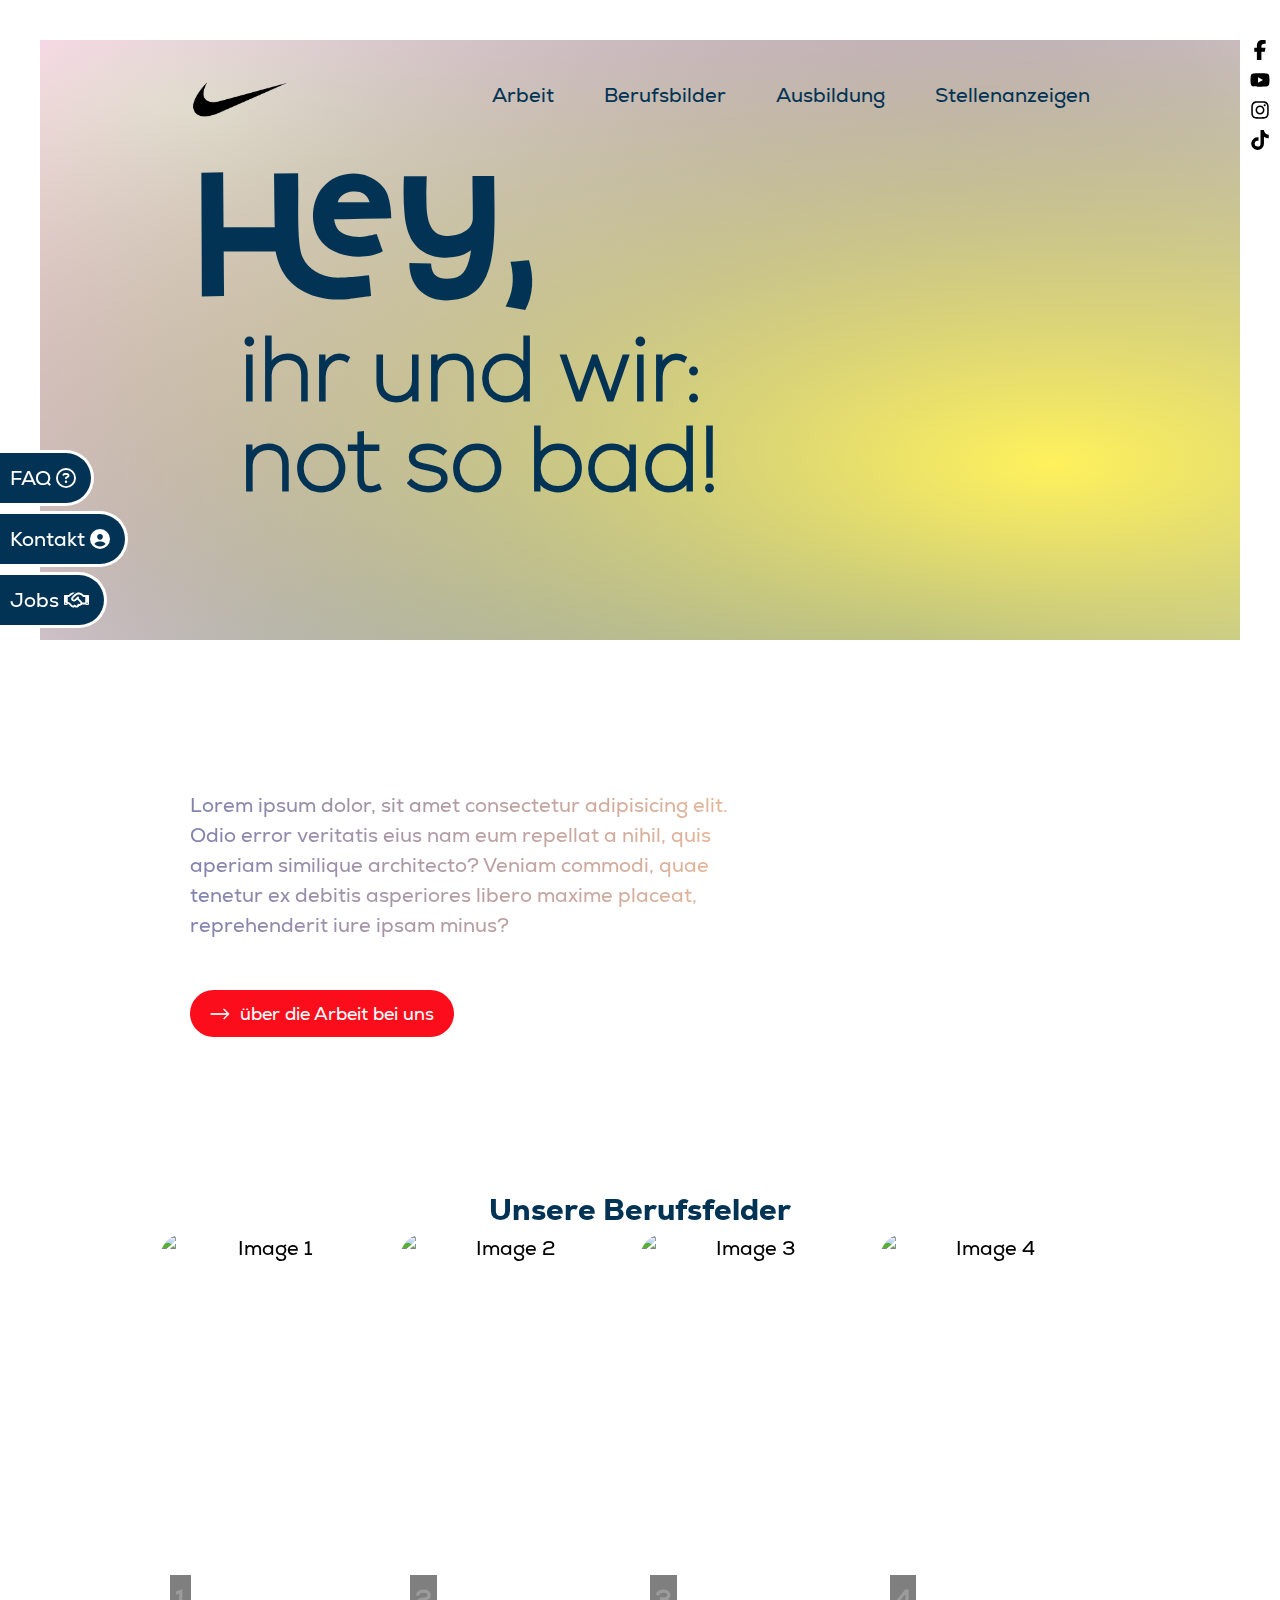
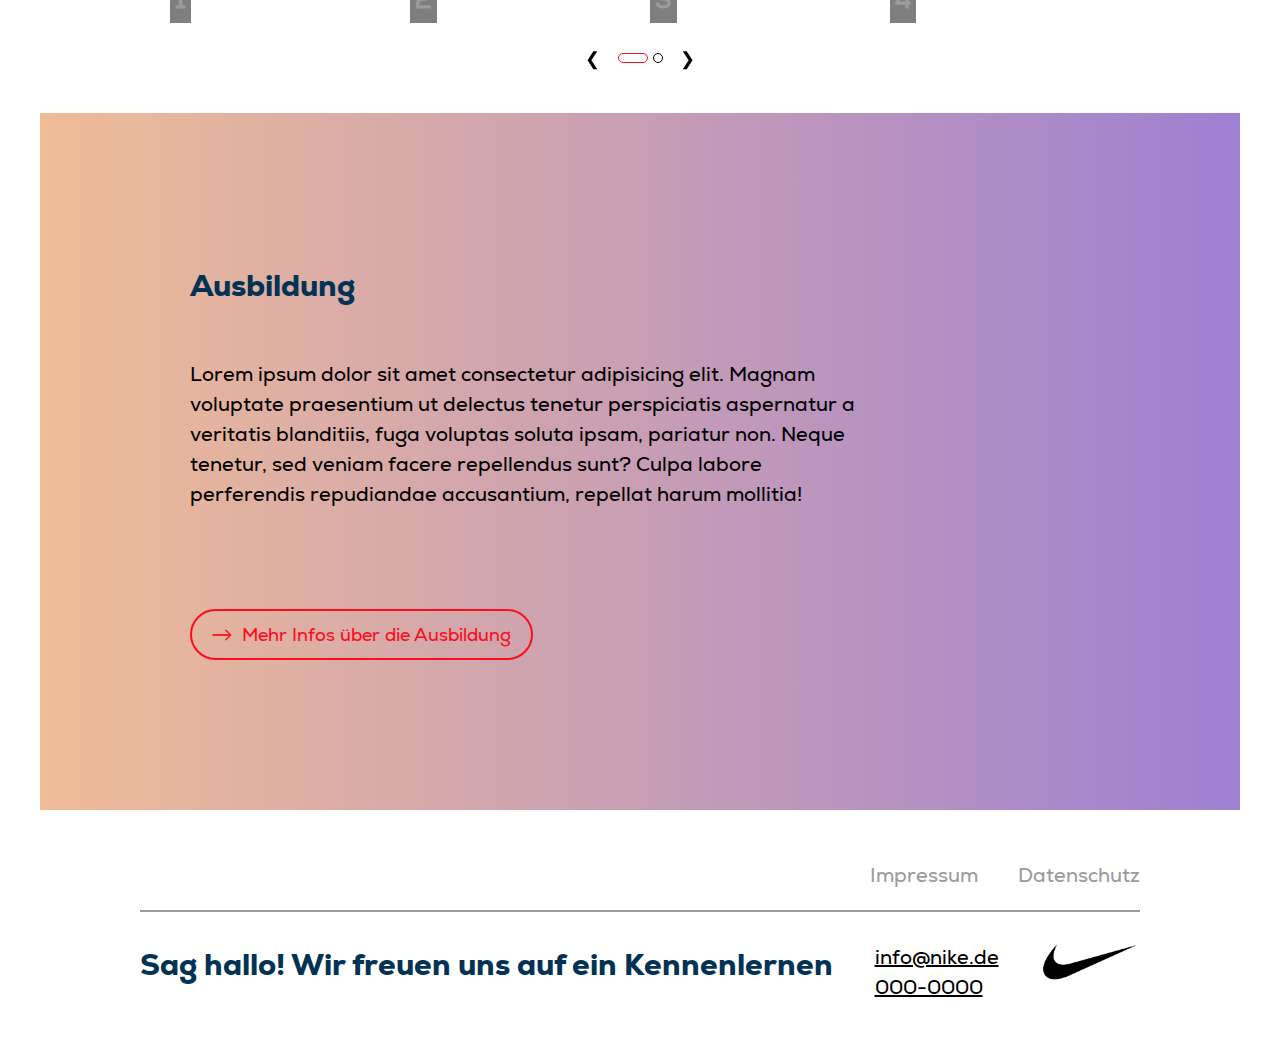
==== index.html @ 3cd03666 "first push" ====
<!DOCTYPE html>
<html lang="en">
<head>
    <meta charset="UTF-8">
    <meta name="viewport" content="width=device-width, initial-scale=1.0">
    <link rel="stylesheet" href="./style/styles.css">
    <title>Testaufgabe Bruno</title>
</head>
<body>
    <div class="sidenav">
        <a href="">FAQ<img src="./assets/questionmark.svg" alt=""></a>
        <a href="">Kontakt<img src="./assets/user.svg" alt=""></a>
        <a href="">Jobs<img src="./assets/hands.svg" alt=""></a>
    </div>
    <header>
        <nav>
            <a href="./index.html"><img src="./assets/nike.png" alt="nike-logo"></a>
            <ul>
                <li><a href="./pages/unterseite.html">Arbeit</a></li>
                <li><a href="">Berufsbilder</a></li>
                <li><a href="">Ausbildung</a></li>
                <li><a href="">Stellenanzeigen</a></li>
            </ul>
        </nav>
        <h1><span>Hey,</span><br>ihr und wir: <br>not so bad!</h1>
        <div class="clipped-image">
            <img src="https://images.unsplash.com/photo-1478061653917-455ba7f4a541?q=80&w=3550&auto=format&fit=crop&ixlib=rb-4.0.3&ixid=M3wxMjA3fDB8MHxwaG90by1wYWdlfHx8fGVufDB8fHx8fA%3D%3D" alt="Background Image">
            <svg xmlns="http://www.w3.org/2000/svg" width="0" height="0">
                <defs>
                    <clipPath id="clip-path">
                        <path d="m63.8 213.2 604-208c49.3-17 103.1 9.2 120.1 58.6 17 49.3-9.2 103.1-58.6 120.1l-604 208c-49.3 17-103.1-9.2-120.1-58.6-17-49.4 9.2-103.1 58.6-120.1z"/>
                    </clipPath>
                </defs>
            </svg>
        </div>
    </header>
    <div class="social">
        <a href=""><img src="./assets/facebook.svg" alt=""></a>
        <a href=""><img src="./assets/youtube.svg" alt=""></a>
        <a href=""><img src="./assets/insta.svg" alt=""></a>
        <a href=""><img src="./assets/tiktok.svg" alt=""></a>
    </div>
    <section class="text-bunt">
        <p>Lorem ipsum dolor, sit amet consectetur adipisicing elit. Odio error veritatis eius nam eum repellat a nihil, quis aperiam similique architecto? Veniam commodi, quae tenetur ex debitis asperiores libero maxime placeat, reprehenderit iure ipsam minus?</p>
        <a href="" class="button"><img src="./assets/arrow-white.svg" alt=""> über die Arbeit bei uns</a>
    </section>
    <section class="berufsfelder">
        <h2>Unsere Berufsfelder</h2>
        <div class="slider">
            <div class="slides">
                <div class="slide">
                    <img src="https://images.unsplash.com/photo-1713947501966-34897f21162e?q=80&w=3732&auto=format&fit=crop&ixlib=rb-4.0.3&ixid=M3wxMjA3fDB8MHxwaG90by1wYWdlfHx8fGVufDB8fHx8fA%3D%3D" alt="Image 1">
                    <div class="overlay"><h3>1</h3></div>
                </div>
                <div class="slide">
                    <img src="https://plus.unsplash.com/premium_photo-1663091354914-7b4e0b00731e?q=80&w=3552&auto=format&fit=crop&ixlib=rb-4.0.3&ixid=M3wxMjA3fDB8MHxwaG90by1wYWdlfHx8fGVufDB8fHx8fA%3D%3D" alt="Image 2">
                    <div class="overlay"><h3>2</h3></div>
                </div>
                <div class="slide">
                    <img src="https://plus.unsplash.com/premium_photo-1663045968450-59a8ec0dffee?q=80&w=3570&auto=format&fit=crop&ixlib=rb-4.0.3&ixid=M3wxMjA3fDB8MHxwaG90by1wYWdlfHx8fGVufDB8fHx8fA%3D%3D" alt="Image 3">
                    <div class="overlay"><h3>3</h3></div>
                </div>
                <div class="slide">
                    <img src="https://plus.unsplash.com/premium_photo-1663040310399-28080634fc91?q=80&w=3570&auto=format&fit=crop&ixlib=rb-4.0.3&ixid=M3wxMjA3fDB8MHxwaG90by1wYWdlfHx8fGVufDB8fHx8fA%3D%3D" alt="Image 4">
                    <div class="overlay"><h3>4</h3></div>
                </div>
                <div class="slide">
                    <img src="https://plus.unsplash.com/premium_photo-1663040310399-28080634fc91?q=80&w=3570&auto=format&fit=crop&ixlib=rb-4.0.3&ixid=M3wxMjA3fDB8MHxwaG90by1wYWdlfHx8fGVufDB8fHx8fA%3D%3D" alt="Image 4">
                    <div class="overlay"><h3>4</h3></div>
                </div>
                <div class="slide">
                    <img src="https://plus.unsplash.com/premium_photo-1663040310399-28080634fc91?q=80&w=3570&auto=format&fit=crop&ixlib=rb-4.0.3&ixid=M3wxMjA3fDB8MHxwaG90by1wYWdlfHx8fGVufDB8fHx8fA%3D%3D" alt="Image 4">
                    <div class="overlay"><h3>4</h3></div>
                </div>
                <div class="slide">
                    <img src="https://plus.unsplash.com/premium_photo-1663040310399-28080634fc91?q=80&w=3570&auto=format&fit=crop&ixlib=rb-4.0.3&ixid=M3wxMjA3fDB8MHxwaG90by1wYWdlfHx8fGVufDB8fHx8fA%3D%3D" alt="Image 4">
                    <div class="overlay"><h3>4</h3></div>
                </div>
                <div class="slide">
                    <img src="https://plus.unsplash.com/premium_photo-1663040310399-28080634fc91?q=80&w=3570&auto=format&fit=crop&ixlib=rb-4.0.3&ixid=M3wxMjA3fDB8MHxwaG90by1wYWdlfHx8fGVufDB8fHx8fA%3D%3D" alt="Image 4">
                    <div class="overlay"><h3>4</h3></div>
                </div>
                <!-- Add more slides as needed -->
            </div>
            <div class="navigation">
                <button class="prev">&#10094;</button>
                <div class="dots">
                    <!-- Dots will be added dynamically -->
                </div>
                <button class="next">&#10095;</button>
            </div>
        </div>
    </section>
    <section class="block-mit-hintergrund">
        <h2>Ausbildung</h2>
        <p>Lorem ipsum dolor sit amet consectetur adipisicing elit. Magnam voluptate praesentium ut delectus tenetur perspiciatis aspernatur a veritatis blanditiis, fuga voluptas soluta ipsam, pariatur non. Neque tenetur, sed veniam facere repellendus sunt? Culpa labore perferendis repudiandae accusantium, repellat harum mollitia!</p>
        <a href="" class="button inverted"><img src="./assets/arrow-orange.svg" alt=""> Mehr Infos über die Ausbildung</a>
        <img src="" alt="">
    </section>
    <footer>
        <div class="grau">
            <a href="">Impressum</a><a href="">Datenschutz</a>
        </div>
        <div class="footer-info">
            <h2>Sag hallo! Wir freuen uns auf ein Kennenlernen</h2>
            <div class="footer-contact">
                <a href="email">info@nike.de</a>
                <a href="tel:0000000">000-0000</a>
            </div>
            <img src="./assets/nike.png" alt="">
        </div>
    </footer>
    <script src="./scripts/script.js"></script>
</body>
</html>
---- style/styles.css ----
/* general settings */

:root {
    --primary-color: #FC0D1B;
    --text-blue: #033354;
    --text-grey: #9b9b9b;
}

@font-face {
    font-family: "nexa-extralight";
    src: url(./../fonts/nexa/Nexa-ExtraLight.ttf);
}
@font-face {
    font-family: "nexa-heavy";
    src: url(./../fonts/nexa/Nexa-Heavy.ttf);
}
@font-face {
    font-family: "nexa-regular";
    src: url(./../fonts/nexa/Nexa-Regular.ttf);
}
@font-face {
    font-family: "kocha";
    src: url(./../fonts/kocha/Kocha-Clean.otf);
}
*{
    margin: 0;
    padding: 0;
    box-sizing: border-box;
    color: black;
    font-family: "nexa-regular";
    font-size: 20px;
}
img{
    max-width: 100%;
    display: block;
}
html{
    margin: 40px;
}
h1{
    font-size: 90px;
    font-family: "nexa-extralight";
    color: var(--text-blue);
}
h2{
    font-size: 30px;
    font-family: "nexa-heavy";
    color: var(--text-blue);
}
h3{
    font-size: 25px;
    font-family: "nexa-regular";
    color: var(--text-grey);
}
p{
    font-size: 20px;
}
.button{
    padding: 10px 20px;
    display: inline-block;
    width: fit-content;
    background-color: var(--primary-color);
    color: white;
    border: none;
    border-radius: 50px;
    cursor: pointer;
    font-size: 18px;
    text-decoration: none;
    margin-top: 50px;
    img{
        width: 20px;
        display: inline;
        transform: translateY(4px);
        margin-right: 5px;
    }
}
.inverted{
    background-color: transparent;
    color: var(--primary-color);
    border: 2px solid var(--primary-color);
}

/* styling der einzelnen teile */

header{
    background-image: radial-gradient(at 84.29980677612186% 70.40564800118372%, rgb(255, 241, 92) 0%, hsla(25.71428571428572, 90.0990099009901%, 80.19607843137256%, 0) 100%), radial-gradient(at 72.41374526234685% 99.05638146161041%, rgb(47, 92, 208) 0%, hsla(223.42105263157893, 34.86238532110092%, 57.25490196078431%, 0) 100%), radial-gradient(at 13.170907312759272% 11.737978022841112%, hsla(28.421052631578952, 54.28571428571431%, 93.13725490196079%, 1) 0%, hsla(28.421052631578952, 54.28571428571431%, 93.13725490196079%, 0) 100%), radial-gradient(at 10.855498085732451% 8.821309051008463%, rgb(242, 76, 225) 0%, hsla(345.2459016393443, 79.22077922077926%, 84.90196078431373%, 0) 100%), radial-gradient(at 54.59778639150479% 40.134779857699776%, rgb(28, 68, 168) 0%, hsla(223.42105263157893, 34.86238532110092%, 57.25490196078431%, 0) 100%);
    height: 600px;
    &.unterseite{
        height: 500px;
    }
    nav{
        display: flex;
        justify-content: space-between;
        padding: 40px 150px;
        img{
            width: 100px;
        }
        ul{
            list-style: none;
            display: flex;
            gap: 50px;
            a{
                color: var(--text-blue);
                text-decoration: none;
                &.nav-active{
                    text-decoration: underline;
                }
            }
        }
    }
    h1{
        line-height: 90px;
        padding: 75px 200px;
        position: relative;
        span{
            font-family: "kocha";
            font-size: 180px;
            font-weight: 200;
            color: var(--text-blue);
            position: absolute;
            left: 150px;
            top: 50px;
        }
    }
}
.sidenav{
    position: fixed;
    top: 50%;
    left: 0;
    transition: all 0.3s ease;
    display: flex;
    flex-direction: column;
    a{
        background-color: var(--text-blue);
        border-top-right-radius: 50px;
        border-bottom-right-radius: 50px;
        width: fit-content;
        text-decoration: none;
        color: white;
        display: flex;
        padding: 10px;
        margin-bottom: 5px;
        border: 3px solid white;
        border-left: none;
        transition: 0.3s;
        &:hover{
            scale: 1.2;
            transform: translateX(4%);
        }
        img{
            height: 20px;
            margin: 5px;
        }
    }
}

.social{
    position: absolute;
    right: 10px;
    top: 40px;
    img{
        width: 20px;
        height: 20px;
        margin-bottom: 10px;
    }
}

.text-bunt{
    padding: 150px;
    p {
        background: linear-gradient(90deg, #8282AF, #EFBC97);
        -webkit-background-clip: text;
        -webkit-text-fill-color: transparent;
        background-clip: text;
        /* text-fill-color: transparent; */
        width: 65%;
    }
}

.berufsfelder {
    text-align: center;
    position: relative;

    .slider {
        position: relative;
        width: 80%;
        margin: auto;
        overflow: hidden;

        .slides {
            display: flex;
            transition: transform 0.5s ease-in-out;
            gap: 25px;

            .slide {
                flex: 1 0 calc(25% - 25px); 
                box-sizing: border-box;
                position: relative;

                img {
                    width: 100%;
                    height: 400px;
                    object-fit: cover;
                    border-radius: 25px;
                }
            }
        }

        .navigation {
            display: flex;
            justify-content: center;
            align-items: center;
            margin-top: 10px;

            .prev,
            .next {
                color: black;
                background-color: transparent;
                border: none;
                width: 30px;
                height: 30px;
                cursor: pointer;
                font-size: 18px;
                margin: 0 10px;
                &:hover {
                    background-color: rgba(0, 0, 0, 0.1);
                    border-radius: 50%;
                }
            }

            .dots {
                display: flex;
                gap: 5px; 

                .dot {
                    display: inline-block;
                    width: 10px;
                    height: 10px;
                    background-color: none;
                    border: 1px solid black;
                    border-radius: 25px;
                    cursor: pointer;
                    transition: width 0.3s ease;

                    &:hover{
                        background-color: rgba(0, 0, 0, 0.1);
                    }

                    &.active {
                        width: 30px; 
                        border: 1px solid var(--primary-color);
                    }
                }
            }
        }
    }

    .overlay {
        position: absolute;
        bottom: 10px;
        left: 10px;
        color: white;
        background: rgba(0, 0, 0, 0.5);
        padding: 5px;
    }
}

.block-mit-hintergrund{
    background-image: linear-gradient(90deg, #EFBC97, #9f80d2);
    padding: 150px;
    margin-top: 40px;
    p{
        margin-top: 50px;
        margin-bottom: 50px;
        width: 75%;
    }
    .kleiner-text{
        font-size: 16px;
    }
}

footer{
    margin-inline: 100px;
    margin-top: 50px;
    .grau{
        text-align: right;
        padding-bottom: 20px;
        border-bottom: 2px solid var(--text-grey);
        a{
            color: var(--text-grey);
            text-decoration: none;
            padding-left: 40px;
        }
    }
    .footer-info{
        padding-top: 30px;
        display: flex;
        justify-content: space-between;
        .footer-contact{
            display: flex;
            flex-direction: column;
        }
        img{
            width: 100px;
            height: 40px;
        }
    }
}

/* test */
.punkte-mit-infos {
    padding: 150px;
    display: grid;
    grid-template-columns: 1fr 1fr;
    h2{
        grid-column: 1/3;
        margin-bottom: 50px;
    }
    .tabs {
        .tablink:hover {
            text-decoration: underline;
            cursor: pointer;
        }
        
        .tablink:focus {
            outline: none;
        }
        .tablink.active {
            color: var(--primary-color);
        }
        .img-headline{
            display: flex;
            justify-content: space-between;
            margin-right: 40%;
            margin-bottom: 15px;
            img{
                width: 30px;
                transform: translateY(5px);
            }
        }
    }
    
    
    .tabcontent {
        opacity: 0;
        transition: opacity 0.3s ease, visibility 0.3s ease;
    }
    
    
    
    .tabcontent.active {
        display: block;  
        opacity: 1;      
        visibility: visible; 
    }
    
    .tabcontent {
        display: none; 
        opacity: 0;    
        visibility: hidden; 
        transition: opacity 0.3s ease, visibility 0.3s ease;
    }
}

.clipped-image {
    position: absolute;
    width: 700px;
    height: auto;
    right: 0;
    top: 200px;
    img {
        width: 100%;
        height: auto;
        clip-path: url(#clip-path);
    }
    
    svg {
        position: absolute;
        width: 0;
        height: 0;
        clip-path: none;
        overflow: hidden;
    }
}
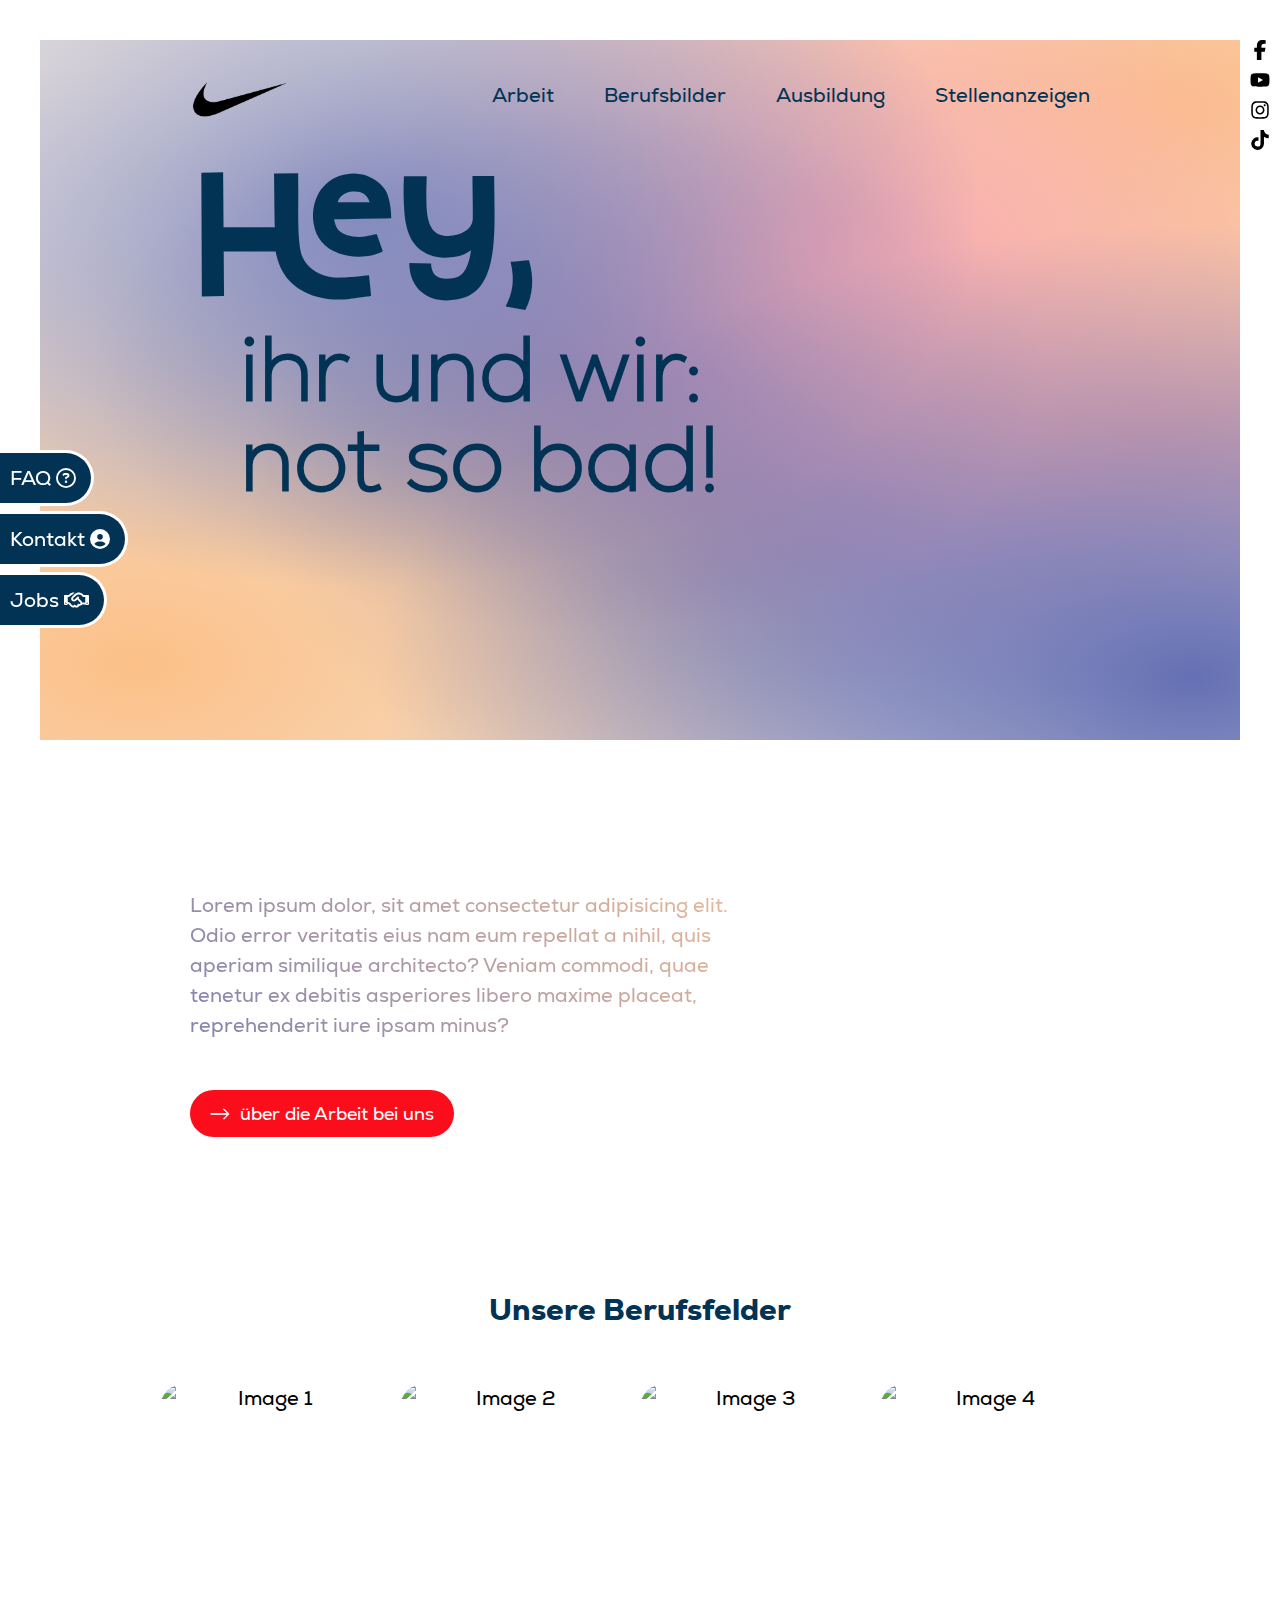
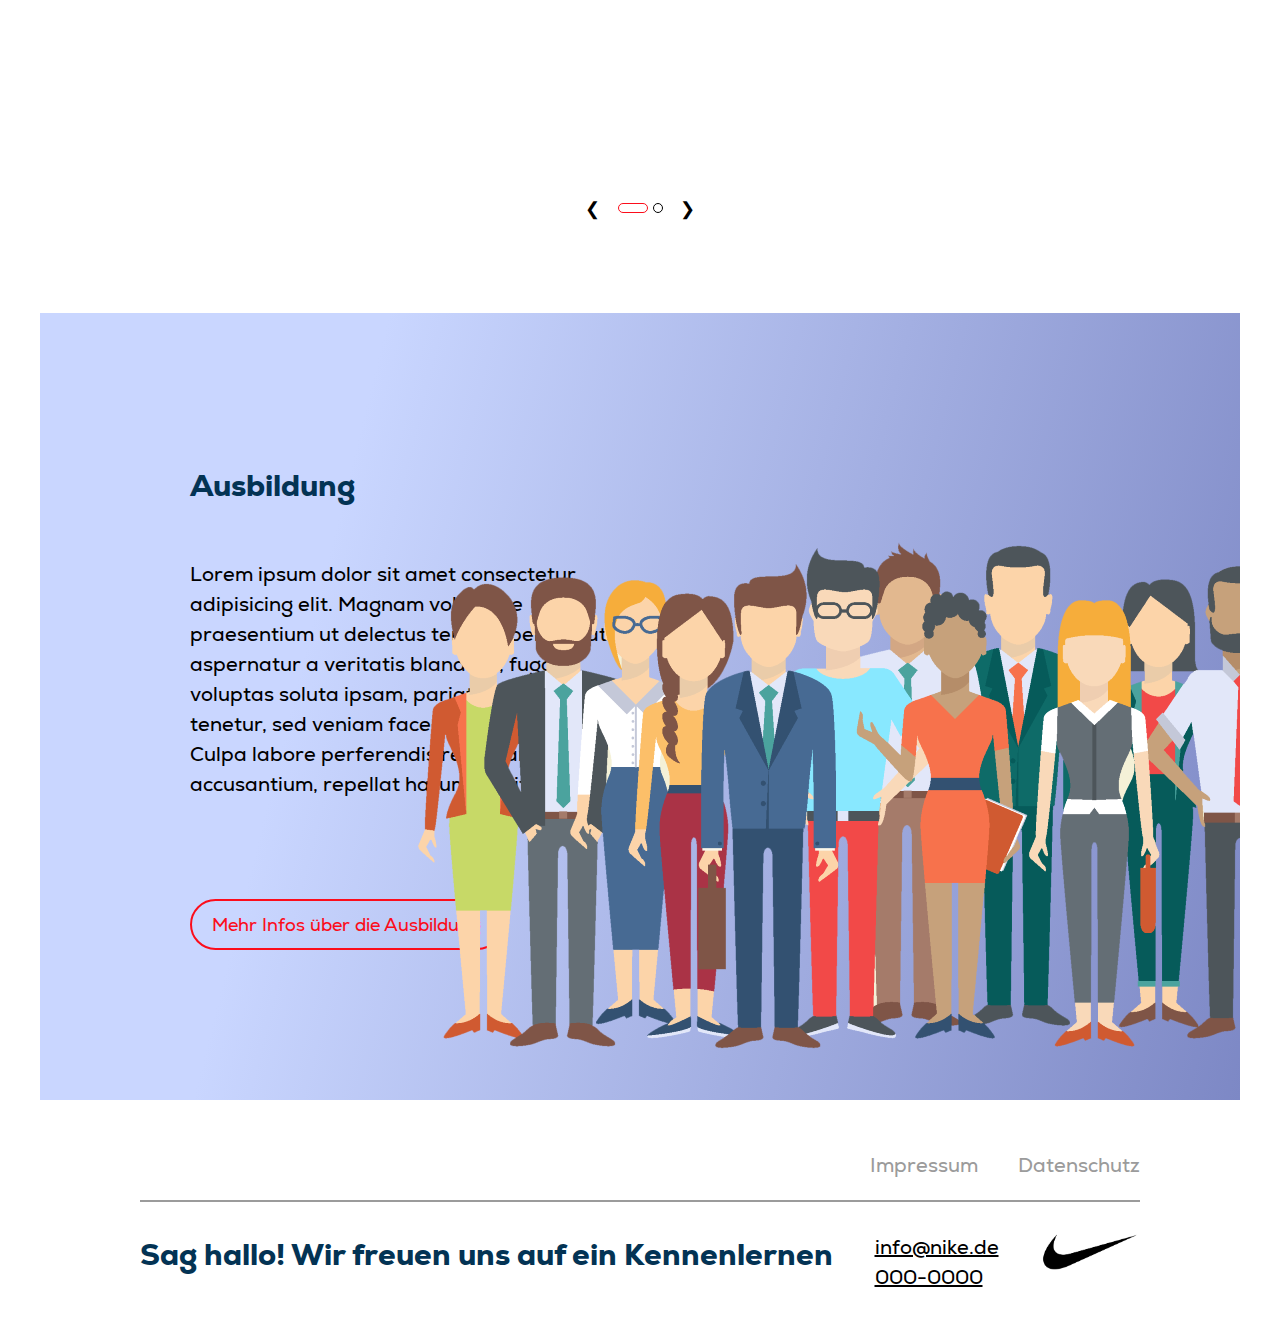
==== commit e2998cdf: "version 0.9" ====
--- a/index.html
+++ b/index.html
@@ -50,35 +50,59 @@
             <div class="slides">
                 <div class="slide">
                     <img src="https://images.unsplash.com/photo-1713947501966-34897f21162e?q=80&w=3732&auto=format&fit=crop&ixlib=rb-4.0.3&ixid=M3wxMjA3fDB8MHxwaG90by1wYWdlfHx8fGVufDB8fHx8fA%3D%3D" alt="Image 1">
-                    <div class="overlay"><h3>1</h3></div>
+                    <div class="overlay"></div>
+                    <div class="container">
+                        <h3>Lorem, ipsum</h3><img src="./assets/arrow-white.svg" alt="">
+                    </div>
                 </div>
                 <div class="slide">
                     <img src="https://plus.unsplash.com/premium_photo-1663091354914-7b4e0b00731e?q=80&w=3552&auto=format&fit=crop&ixlib=rb-4.0.3&ixid=M3wxMjA3fDB8MHxwaG90by1wYWdlfHx8fGVufDB8fHx8fA%3D%3D" alt="Image 2">
-                    <div class="overlay"><h3>2</h3></div>
+                    <div class="overlay"></div>
+                    <div class="container">
+                        <h3>Lorem, ipsum</h3><img src="./assets/arrow-white.svg" alt="">
+                    </div>
                 </div>
                 <div class="slide">
                     <img src="https://plus.unsplash.com/premium_photo-1663045968450-59a8ec0dffee?q=80&w=3570&auto=format&fit=crop&ixlib=rb-4.0.3&ixid=M3wxMjA3fDB8MHxwaG90by1wYWdlfHx8fGVufDB8fHx8fA%3D%3D" alt="Image 3">
-                    <div class="overlay"><h3>3</h3></div>
+                    <div class="overlay"></div>
+                    <div class="container">
+                        <h3>Lorem, ipsum</h3><img src="./assets/arrow-white.svg" alt="">
+                    </div>
                 </div>
                 <div class="slide">
                     <img src="https://plus.unsplash.com/premium_photo-1663040310399-28080634fc91?q=80&w=3570&auto=format&fit=crop&ixlib=rb-4.0.3&ixid=M3wxMjA3fDB8MHxwaG90by1wYWdlfHx8fGVufDB8fHx8fA%3D%3D" alt="Image 4">
-                    <div class="overlay"><h3>4</h3></div>
+                    <div class="overlay"></div>
+                    <div class="container">
+                        <h3>Lorem, ipsum</h3><img src="./assets/arrow-white.svg" alt="">
+                    </div>
                 </div>
                 <div class="slide">
-                    <img src="https://plus.unsplash.com/premium_photo-1663040310399-28080634fc91?q=80&w=3570&auto=format&fit=crop&ixlib=rb-4.0.3&ixid=M3wxMjA3fDB8MHxwaG90by1wYWdlfHx8fGVufDB8fHx8fA%3D%3D" alt="Image 4">
-                    <div class="overlay"><h3>4</h3></div>
+                    <img src="https://images.unsplash.com/photo-1591288431139-6412fb3a6dba?q=80&w=3648&auto=format&fit=crop&ixlib=rb-4.0.3&ixid=M3wxMjA3fDB8MHxwaG90by1wYWdlfHx8fGVufDB8fHx8fA%3D%3D" alt="Image 4">
+                    <div class="overlay"></div>
+                    <div class="container">
+                        <h3>Lorem, ipsum</h3><img src="./assets/arrow-white.svg" alt="">
+                    </div>
                 </div>
                 <div class="slide">
-                    <img src="https://plus.unsplash.com/premium_photo-1663040310399-28080634fc91?q=80&w=3570&auto=format&fit=crop&ixlib=rb-4.0.3&ixid=M3wxMjA3fDB8MHxwaG90by1wYWdlfHx8fGVufDB8fHx8fA%3D%3D" alt="Image 4">
-                    <div class="overlay"><h3>4</h3></div>
+                    <img src="https://images.unsplash.com/photo-1553369425-adf38595c94a?q=80&w=3570&auto=format&fit=crop&ixlib=rb-4.0.3&ixid=M3wxMjA3fDB8MHxwaG90by1wYWdlfHx8fGVufDB8fHx8fA%3D%3D" alt="Image 4">
+                    <div class="overlay"></div>
+                    <div class="container">
+                        <h3>Lorem, ipsum</h3><img src="./assets/arrow-white.svg" alt="">
+                    </div>
                 </div>
                 <div class="slide">
-                    <img src="https://plus.unsplash.com/premium_photo-1663040310399-28080634fc91?q=80&w=3570&auto=format&fit=crop&ixlib=rb-4.0.3&ixid=M3wxMjA3fDB8MHxwaG90by1wYWdlfHx8fGVufDB8fHx8fA%3D%3D" alt="Image 4">
-                    <div class="overlay"><h3>4</h3></div>
+                    <img src="https://images.unsplash.com/photo-1519090846590-90696b6a0af4?q=80&w=3687&auto=format&fit=crop&ixlib=rb-4.0.3&ixid=M3wxMjA3fDB8MHxwaG90by1wYWdlfHx8fGVufDB8fHx8fA%3D%3D" alt="Image 4">
+                    <div class="overlay"></div>
+                    <div class="container">
+                        <h3>Lorem, ipsum</h3><img src="./assets/arrow-white.svg" alt="">
+                    </div>
                 </div>
                 <div class="slide">
-                    <img src="https://plus.unsplash.com/premium_photo-1663040310399-28080634fc91?q=80&w=3570&auto=format&fit=crop&ixlib=rb-4.0.3&ixid=M3wxMjA3fDB8MHxwaG90by1wYWdlfHx8fGVufDB8fHx8fA%3D%3D" alt="Image 4">
-                    <div class="overlay"><h3>4</h3></div>
+                    <img src="https://images.unsplash.com/photo-1497470674350-dad852ead0eb?q=80&w=3466&auto=format&fit=crop&ixlib=rb-4.0.3&ixid=M3wxMjA3fDB8MHxwaG90by1wYWdlfHx8fGVufDB8fHx8fA%3D%3D" alt="Image 4">
+                    <div class="overlay"></div>
+                    <div class="container">
+                        <h3>Lorem, ipsum</h3><img src="./assets/arrow-white.svg" alt="">
+                    </div>
                 </div>
                 <!-- Add more slides as needed -->
             </div>
@@ -91,11 +115,11 @@
             </div>
         </div>
     </section>
-    <section class="block-mit-hintergrund">
+    <section class="block-mit-hintergrund verlauf">
         <h2>Ausbildung</h2>
-        <p>Lorem ipsum dolor sit amet consectetur adipisicing elit. Magnam voluptate praesentium ut delectus tenetur perspiciatis aspernatur a veritatis blanditiis, fuga voluptas soluta ipsam, pariatur non. Neque tenetur, sed veniam facere repellendus sunt? Culpa labore perferendis repudiandae accusantium, repellat harum mollitia!</p>
+        <p class="schmal">Lorem ipsum dolor sit amet consectetur adipisicing elit. Magnam voluptate praesentium ut delectus tenetur perspiciatis aspernatur a veritatis blanditiis, fuga voluptas soluta ipsam, pariatur non. Neque tenetur, sed veniam facere repellendus sunt? Culpa labore perferendis repudiandae accusantium, repellat harum mollitia!</p>
         <a href="" class="button inverted"><img src="./assets/arrow-orange.svg" alt=""> Mehr Infos über die Ausbildung</a>
-        <img src="" alt="">
+        <img src="./assets/menschen.png" alt="">
     </section>
     <footer>
         <div class="grau">
--- a/style/styles.css
+++ b/style/styles.css
@@ -83,8 +83,18 @@
 /* styling der einzelnen teile */
 
 header{
-    background-image: radial-gradient(at 84.29980677612186% 70.40564800118372%, rgb(255, 241, 92) 0%, hsla(25.71428571428572, 90.0990099009901%, 80.19607843137256%, 0) 100%), radial-gradient(at 72.41374526234685% 99.05638146161041%, rgb(47, 92, 208) 0%, hsla(223.42105263157893, 34.86238532110092%, 57.25490196078431%, 0) 100%), radial-gradient(at 13.170907312759272% 11.737978022841112%, hsla(28.421052631578952, 54.28571428571431%, 93.13725490196079%, 1) 0%, hsla(28.421052631578952, 54.28571428571431%, 93.13725490196079%, 0) 100%), radial-gradient(at 10.855498085732451% 8.821309051008463%, rgb(242, 76, 225) 0%, hsla(345.2459016393443, 79.22077922077926%, 84.90196078431373%, 0) 100%), radial-gradient(at 54.59778639150479% 40.134779857699776%, rgb(28, 68, 168) 0%, hsla(223.42105263157893, 34.86238532110092%, 57.25490196078431%, 0) 100%);
-    height: 600px;
+    background-color:hsla(31,43%,92%,1);
+    background-image:
+    radial-gradient(at 0% 4%, hsla(30,43%,92%,0.43) 0px, transparent 50%),
+    radial-gradient(at 96% 91%, hsla(231,35%,55%,1) 0px, transparent 50%),
+    radial-gradient(at 26% 25%, hsla(231,35%,55%,1) 0px, transparent 50%),
+    radial-gradient(at 8% 89%, hsla(29,95%,76%,1) 0px, transparent 50%),
+    radial-gradient(at 65% 29%, hsla(353,86%,82%,1) 0px, transparent 50%),
+    radial-gradient(at 44% 47%, hsla(231,35%,55%,1) 0px, transparent 50%),
+    radial-gradient(at 95% 9%, hsla(29,95%,76%,1) 0px, transparent 50%),
+    radial-gradient(at 92% 56%, hsla(353,86%,82%,1) 0px, transparent 50%),
+    radial-gradient(at 58% 64%, hsla(231,35%,55%,1) 0px, transparent 50%);
+    height: 700px;
     &.unterseite{
         height: 500px;
     }
@@ -130,6 +140,7 @@
     transition: all 0.3s ease;
     display: flex;
     flex-direction: column;
+    z-index: 9;
     a{
         background-color: var(--text-blue);
         border-top-right-radius: 50px;
@@ -168,7 +179,7 @@
 .text-bunt{
     padding: 150px;
     p {
-        background: linear-gradient(90deg, #8282AF, #EFBC97);
+        background: linear-gradient(45deg, #8282AF, #EFBC97);
         -webkit-background-clip: text;
         -webkit-text-fill-color: transparent;
         background-clip: text;
@@ -180,6 +191,9 @@
 .berufsfelder {
     text-align: center;
     position: relative;
+    h2{
+        margin-bottom: 50px;
+    }
 
     .slider {
         position: relative;
@@ -191,18 +205,51 @@
             display: flex;
             transition: transform 0.5s ease-in-out;
             gap: 25px;
-
+            
             .slide {
                 flex: 1 0 calc(25% - 25px); 
                 box-sizing: border-box;
                 position: relative;
-
+                
                 img {
                     width: 100%;
                     height: 400px;
                     object-fit: cover;
                     border-radius: 25px;
                 }
+                .overlay {
+                    position: absolute;
+                    bottom: 0;
+                    height: 100%;
+                    border-radius: 25px;
+                    width: 100%;
+                    opacity: 0;
+                    background: linear-gradient(45deg, #8282AF, #EFBC97);
+                    transition: all 0.3s;
+                    &:hover{
+                        height: 100%;
+                    }
+                }
+                &:hover .overlay {
+                    opacity: 0.9;
+                }
+                .container{
+                    position: absolute;
+                    bottom: 20px;
+                    width: 80%;
+                    left: 20px;
+                    display: flex;
+                    justify-content: space-between;
+                    img{
+                        min-width: 20px;
+                        max-width: 50px;
+                        height: 20px;
+                        transform: translateY(10px);
+                    }
+                    h3{
+                        color: white;
+                    }
+                }
             }
         }
 
@@ -211,6 +258,7 @@
             justify-content: center;
             align-items: center;
             margin-top: 10px;
+            margin-bottom: 50px;
 
             .prev,
             .next {
@@ -254,21 +302,19 @@
             }
         }
     }
-
-    .overlay {
-        position: absolute;
-        bottom: 10px;
-        left: 10px;
-        color: white;
-        background: rgba(0, 0, 0, 0.5);
-        padding: 5px;
-    }
 }
 
 .block-mit-hintergrund{
-    background-image: linear-gradient(90deg, #EFBC97, #9f80d2);
     padding: 150px;
     margin-top: 40px;
+    position: relative;
+    overflow: hidden;
+    &.verlauf{
+        background: linear-gradient(284deg, rgba(125,136,197,1) 0%, rgba(201,214,255,1) 75%);;
+    }
+    &.verlauf-2{
+        background: linear-gradient(284deg, rgba(217,162,185,1) 0%, rgba(253,191,143,1) 75%);;
+    }
     p{
         margin-top: 50px;
         margin-bottom: 50px;
@@ -276,6 +322,14 @@
     }
     .kleiner-text{
         font-size: 16px;
+    }
+    .schmal{
+        width: 50%;
+    }
+    img{
+        position: absolute;
+        top: 0;
+        right: -150px;
     }
 }
 
@@ -307,7 +361,6 @@
     }
 }
 
-/* test */
 .punkte-mit-infos {
     padding: 150px;
     display: grid;
@@ -367,7 +420,8 @@
     width: 700px;
     height: auto;
     right: 0;
-    top: 200px;
+    top: 250px;
+    z-index: 9;
     img {
         width: 100%;
         height: auto;
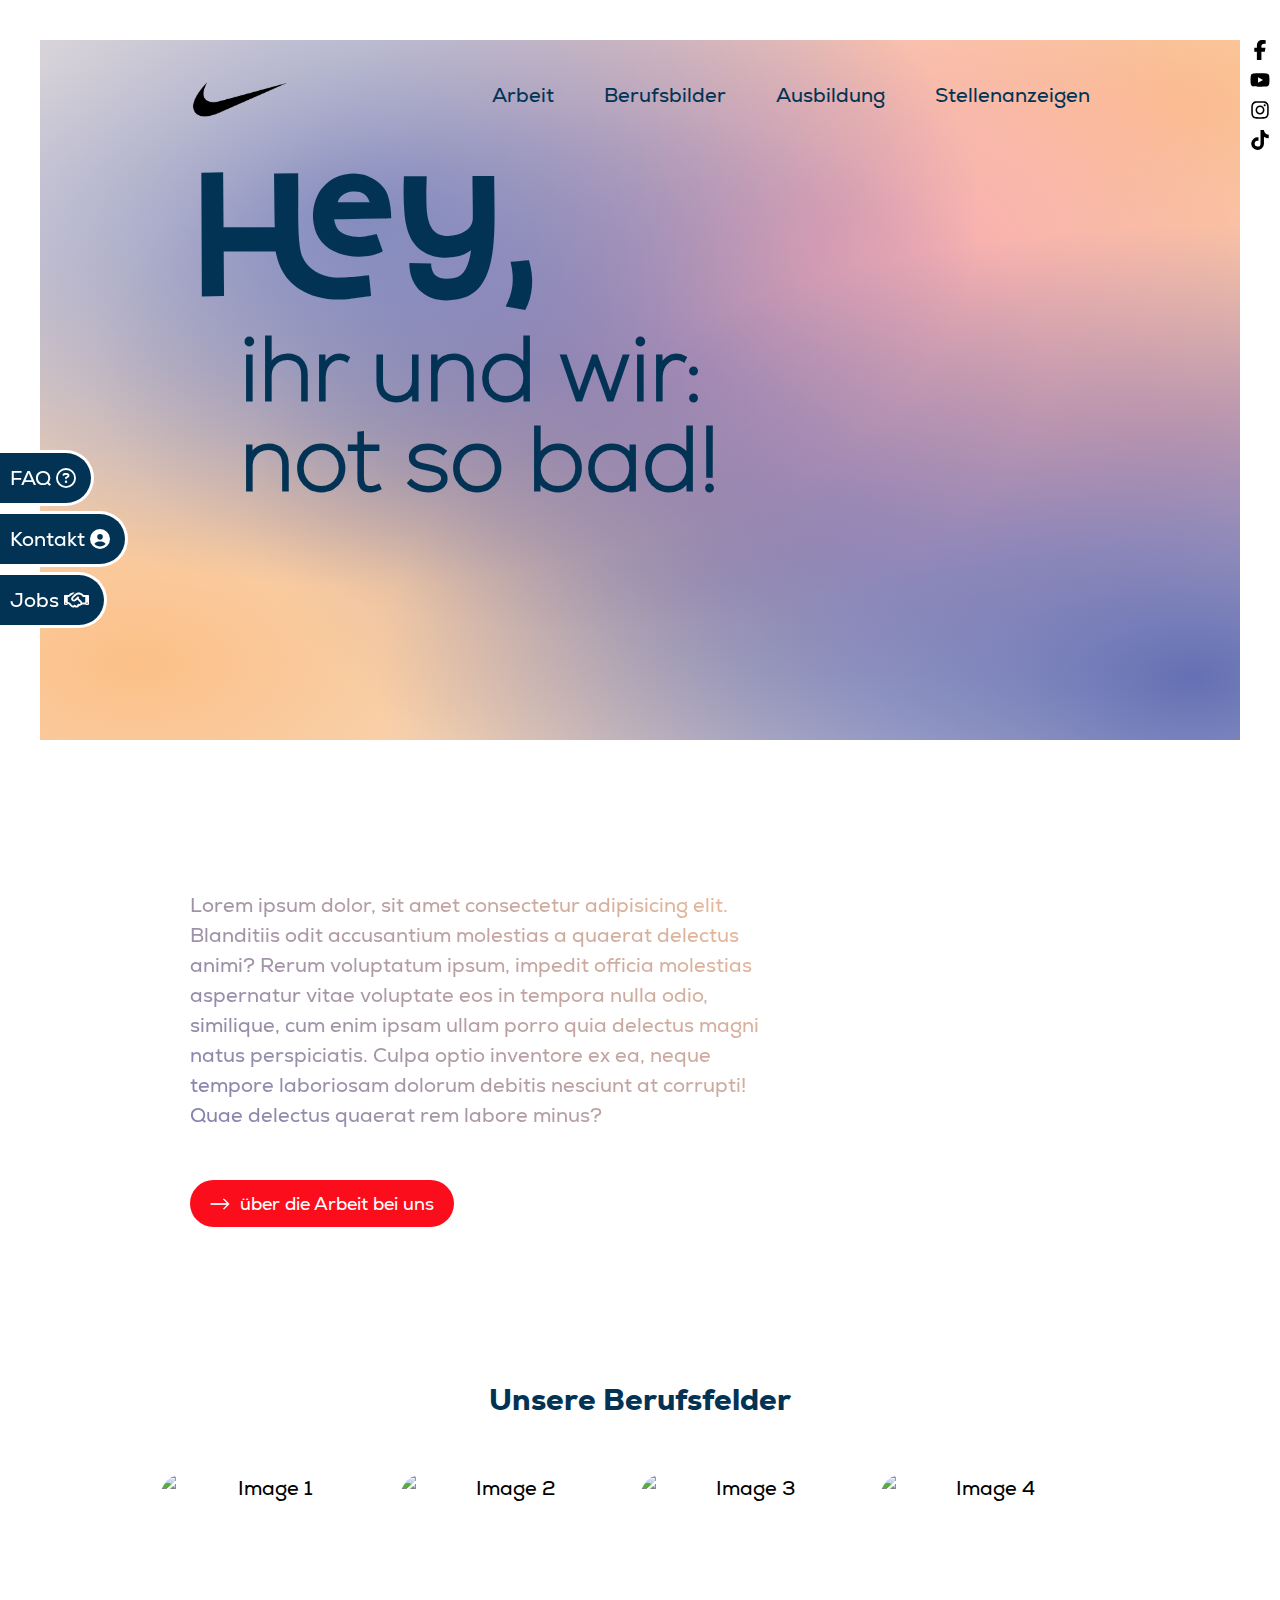
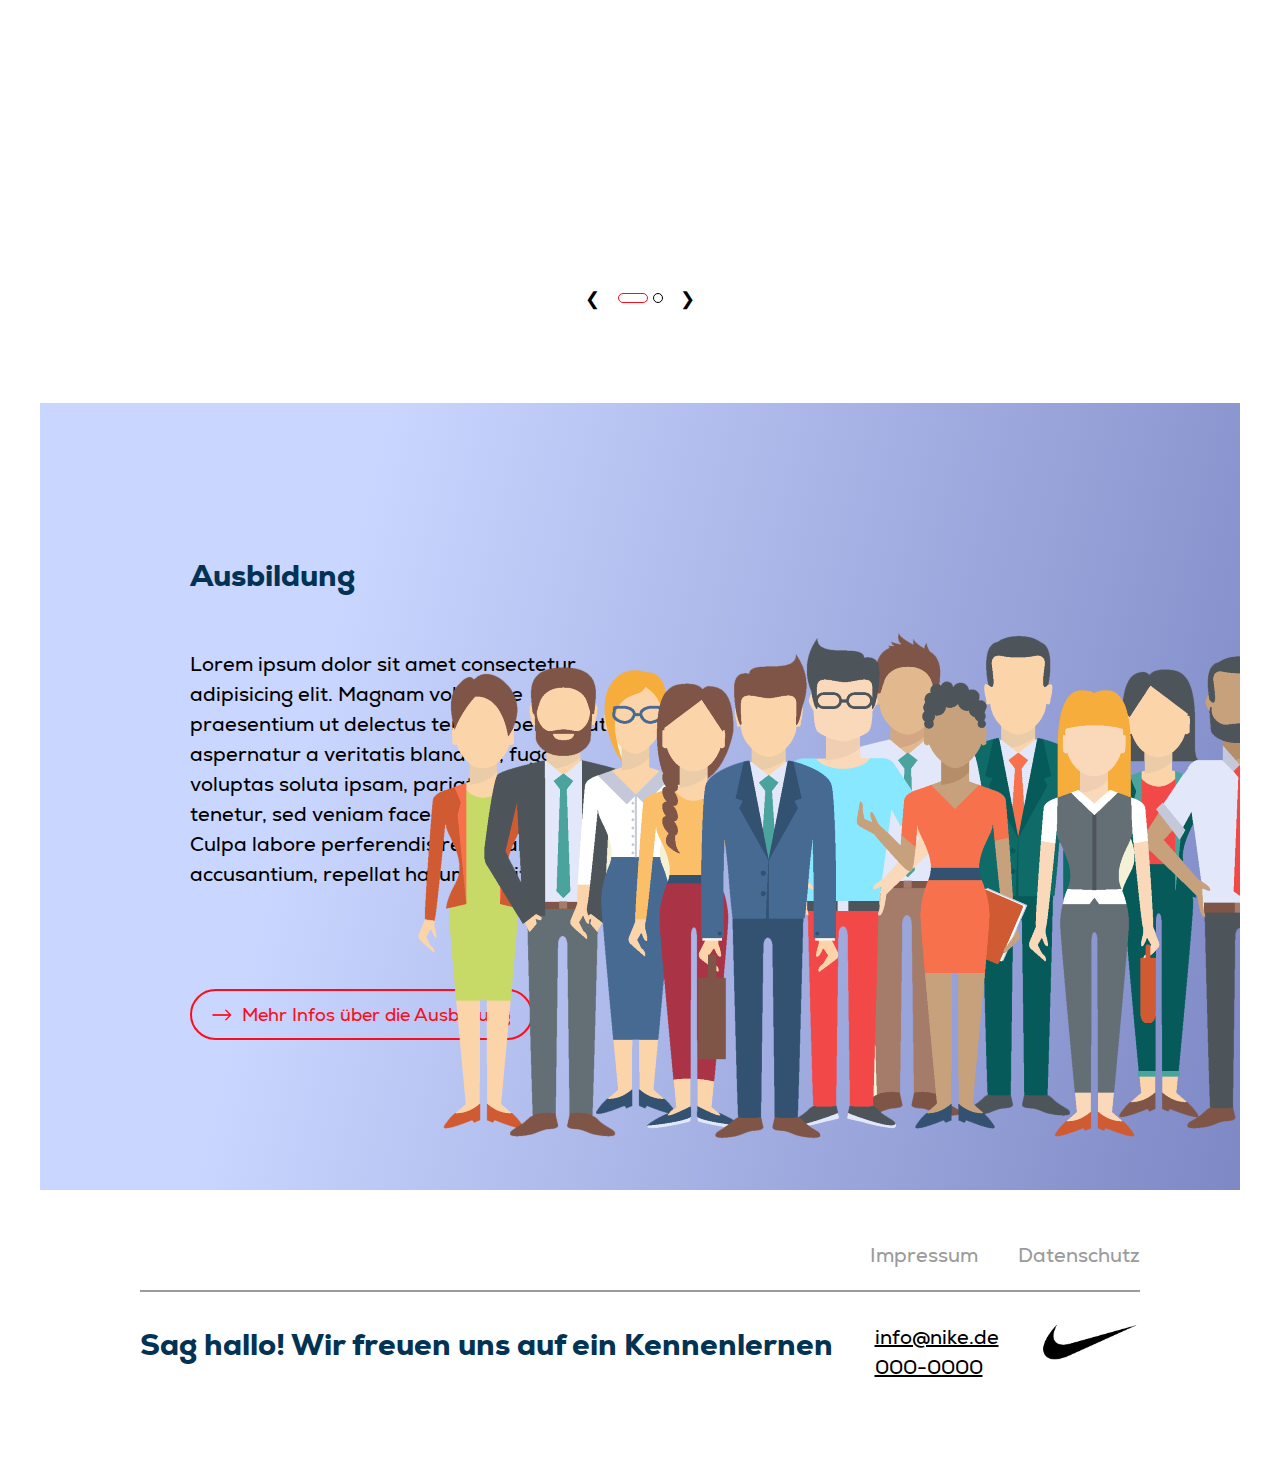
==== commit d4285b6c: "kleine fixes" ====
--- a/index.html
+++ b/index.html
@@ -41,11 +41,12 @@
         <a href=""><img src="./assets/tiktok.svg" alt=""></a>
     </div>
     <section class="text-bunt">
-        <p>Lorem ipsum dolor, sit amet consectetur adipisicing elit. Odio error veritatis eius nam eum repellat a nihil, quis aperiam similique architecto? Veniam commodi, quae tenetur ex debitis asperiores libero maxime placeat, reprehenderit iure ipsam minus?</p>
+        <p>Lorem ipsum dolor, sit amet consectetur adipisicing elit. Blanditiis odit accusantium molestias a quaerat delectus animi? Rerum voluptatum ipsum, impedit officia molestias aspernatur vitae voluptate eos in tempora nulla odio, similique, cum enim ipsam ullam porro quia delectus magni natus perspiciatis. Culpa optio inventore ex ea, neque tempore laboriosam dolorum debitis nesciunt at corrupti! Quae delectus quaerat rem labore minus?</p>
         <a href="" class="button"><img src="./assets/arrow-white.svg" alt=""> über die Arbeit bei uns</a>
     </section>
     <section class="berufsfelder">
         <h2>Unsere Berufsfelder</h2>
+
         <div class="slider">
             <div class="slides">
                 <div class="slide">
@@ -119,7 +120,7 @@
         <h2>Ausbildung</h2>
         <p class="schmal">Lorem ipsum dolor sit amet consectetur adipisicing elit. Magnam voluptate praesentium ut delectus tenetur perspiciatis aspernatur a veritatis blanditiis, fuga voluptas soluta ipsam, pariatur non. Neque tenetur, sed veniam facere repellendus sunt? Culpa labore perferendis repudiandae accusantium, repellat harum mollitia!</p>
         <a href="" class="button inverted"><img src="./assets/arrow-orange.svg" alt=""> Mehr Infos über die Ausbildung</a>
-        <img src="./assets/menschen.png" alt="">
+        <img class="menschen" src="./assets/menschen.png" alt="">
     </section>
     <footer>
         <div class="grau">
--- a/style/styles.css
+++ b/style/styles.css
@@ -1,5 +1,4 @@
-/* general settings */
-
+/* General Settings */
 :root {
     --primary-color: #FC0D1B;
     --text-blue: #033354;
@@ -10,19 +9,24 @@
     font-family: "nexa-extralight";
     src: url(./../fonts/nexa/Nexa-ExtraLight.ttf);
 }
+
 @font-face {
     font-family: "nexa-heavy";
     src: url(./../fonts/nexa/Nexa-Heavy.ttf);
 }
+
 @font-face {
     font-family: "nexa-regular";
     src: url(./../fonts/nexa/Nexa-Regular.ttf);
 }
+
 @font-face {
     font-family: "kocha";
     src: url(./../fonts/kocha/Kocha-Clean.otf);
 }
-*{
+
+/* Base Styles */
+* {
     margin: 0;
     padding: 0;
     box-sizing: border-box;
@@ -30,35 +34,47 @@
     font-family: "nexa-regular";
     font-size: 20px;
 }
-img{
+
+html {
+    margin: 40px;
+}
+
+img {
     max-width: 100%;
     display: block;
 }
-html{
-    margin: 40px;
-}
-h1{
+
+/* Typography */
+h1 {
     font-size: 90px;
     font-family: "nexa-extralight";
     color: var(--text-blue);
-}
-h2{
+    line-height: 90px;
+    padding: 75px 200px;
+    position: relative;
+}
+
+h2 {
     font-size: 30px;
     font-family: "nexa-heavy";
     color: var(--text-blue);
-}
-h3{
+    margin-bottom: 50px;
+}
+
+h3 {
     font-size: 25px;
     font-family: "nexa-regular";
     color: var(--text-grey);
 }
-p{
+
+p {
     font-size: 20px;
 }
-.button{
+
+/* Buttons */
+.button {
     padding: 10px 20px;
     display: inline-block;
-    width: fit-content;
     background-color: var(--primary-color);
     color: white;
     border: none;
@@ -67,73 +83,78 @@
     font-size: 18px;
     text-decoration: none;
     margin-top: 50px;
-    img{
-        width: 20px;
-        display: inline;
-        transform: translateY(4px);
-        margin-right: 5px;
-    }
-}
-.inverted{
+}
+
+.button img {
+    width: 20px;
+    display: inline;
+    transform: translateY(4px);
+    margin-right: 5px;
+}
+
+.button.inverted {
     background-color: transparent;
     color: var(--primary-color);
     border: 2px solid var(--primary-color);
 }
 
-/* styling der einzelnen teile */
-
-header{
-    background-color:hsla(31,43%,92%,1);
-    background-image:
-    radial-gradient(at 0% 4%, hsla(30,43%,92%,0.43) 0px, transparent 50%),
-    radial-gradient(at 96% 91%, hsla(231,35%,55%,1) 0px, transparent 50%),
-    radial-gradient(at 26% 25%, hsla(231,35%,55%,1) 0px, transparent 50%),
-    radial-gradient(at 8% 89%, hsla(29,95%,76%,1) 0px, transparent 50%),
-    radial-gradient(at 65% 29%, hsla(353,86%,82%,1) 0px, transparent 50%),
-    radial-gradient(at 44% 47%, hsla(231,35%,55%,1) 0px, transparent 50%),
-    radial-gradient(at 95% 9%, hsla(29,95%,76%,1) 0px, transparent 50%),
-    radial-gradient(at 92% 56%, hsla(353,86%,82%,1) 0px, transparent 50%),
-    radial-gradient(at 58% 64%, hsla(231,35%,55%,1) 0px, transparent 50%);
+/* Header */
+header {
+    background-color: hsla(31, 43%, 92%, 1);
+    background-image: 
+        radial-gradient(at 0% 4%, hsla(30, 43%, 92%, 0.43) 0px, transparent 50%),
+        radial-gradient(at 96% 91%, hsla(231, 35%, 55%, 1) 0px, transparent 50%),
+        radial-gradient(at 26% 25%, hsla(231, 35%, 55%, 1) 0px, transparent 50%),
+        radial-gradient(at 8% 89%, hsla(29, 95%, 76%, 1) 0px, transparent 50%),
+        radial-gradient(at 65% 29%, hsla(353, 86%, 82%, 1) 0px, transparent 50%),
+        radial-gradient(at 44% 47%, hsla(231, 35%, 55%, 1) 0px, transparent 50%),
+        radial-gradient(at 95% 9%, hsla(29, 95%, 76%, 1) 0px, transparent 50%),
+        radial-gradient(at 92% 56%, hsla(353, 86%, 82%, 1) 0px, transparent 50%),
+        radial-gradient(at 58% 64%, hsla(231, 35%, 55%, 1) 0px, transparent 50%);
     height: 700px;
-    &.unterseite{
-        height: 500px;
-    }
-    nav{
-        display: flex;
-        justify-content: space-between;
-        padding: 40px 150px;
-        img{
-            width: 100px;
-        }
-        ul{
-            list-style: none;
-            display: flex;
-            gap: 50px;
-            a{
-                color: var(--text-blue);
-                text-decoration: none;
-                &.nav-active{
-                    text-decoration: underline;
-                }
-            }
-        }
-    }
-    h1{
-        line-height: 90px;
-        padding: 75px 200px;
-        position: relative;
-        span{
-            font-family: "kocha";
-            font-size: 180px;
-            font-weight: 200;
-            color: var(--text-blue);
-            position: absolute;
-            left: 150px;
-            top: 50px;
-        }
-    }
-}
-.sidenav{
+}
+
+header.unterseite {
+    height: 500px;
+}
+
+header nav {
+    display: flex;
+    justify-content: space-between;
+    padding: 40px 150px;
+}
+
+header nav img {
+    width: 100px;
+}
+
+header nav ul {
+    list-style: none;
+    display: flex;
+    gap: 50px;
+}
+
+header nav a {
+    color: var(--text-blue);
+    text-decoration: none;
+}
+
+header nav a.nav-active {
+    text-decoration: underline;
+}
+
+header h1 span {
+    font-family: "kocha";
+    font-size: 180px;
+    font-weight: 200;
+    color: var(--text-blue);
+    position: absolute;
+    left: 150px;
+    top: 50px;
+}
+
+/* Sidenav */
+.sidenav {
     position: fixed;
     top: 50%;
     left: 0;
@@ -141,280 +162,303 @@
     display: flex;
     flex-direction: column;
     z-index: 9;
-    a{
-        background-color: var(--text-blue);
-        border-top-right-radius: 50px;
-        border-bottom-right-radius: 50px;
-        width: fit-content;
-        text-decoration: none;
-        color: white;
-        display: flex;
-        padding: 10px;
-        margin-bottom: 5px;
-        border: 3px solid white;
-        border-left: none;
-        transition: 0.3s;
-        &:hover{
-            scale: 1.2;
-            transform: translateX(4%);
-        }
-        img{
-            height: 20px;
-            margin: 5px;
-        }
-    }
-}
-
-.social{
+}
+
+.sidenav a {
+    background-color: var(--text-blue);
+    border-top-right-radius: 50px;
+    border-bottom-right-radius: 50px;
+    width: fit-content;
+    text-decoration: none;
+    color: white;
+    display: flex;
+    padding: 10px;
+    margin-bottom: 5px;
+    border: 3px solid white;
+    border-left: none;
+    transition: 0.3s;
+}
+
+.sidenav a:hover {
+    scale: 1.2;
+    transform: translateX(4%);
+}
+
+.sidenav img {
+    height: 20px;
+    margin: 5px;
+}
+
+/* Social Icons */
+.social {
     position: absolute;
     right: 10px;
     top: 40px;
-    img{
-        width: 20px;
-        height: 20px;
-        margin-bottom: 10px;
-    }
-}
-
-.text-bunt{
+}
+
+.social img {
+    width: 20px;
+    height: 20px;
+    margin-bottom: 10px;
+}
+
+/* Text Bunt */
+.text-bunt {
     padding: 150px;
-    p {
-        background: linear-gradient(45deg, #8282AF, #EFBC97);
-        -webkit-background-clip: text;
-        -webkit-text-fill-color: transparent;
-        background-clip: text;
-        /* text-fill-color: transparent; */
-        width: 65%;
-    }
-}
-
+}
+
+.text-bunt p {
+    background: linear-gradient(45deg, #8282AF, #EFBC97);
+    -webkit-background-clip: text;
+    -webkit-text-fill-color: transparent;
+    background-clip: text;
+    width: 65%;
+}
+
+/* Berufsfelder */
 .berufsfelder {
     text-align: center;
     position: relative;
-    h2{
-        margin-bottom: 50px;
-    }
-
-    .slider {
-        position: relative;
-        width: 80%;
-        margin: auto;
-        overflow: hidden;
-
-        .slides {
-            display: flex;
-            transition: transform 0.5s ease-in-out;
-            gap: 25px;
-            
-            .slide {
-                flex: 1 0 calc(25% - 25px); 
-                box-sizing: border-box;
-                position: relative;
-                
-                img {
-                    width: 100%;
-                    height: 400px;
-                    object-fit: cover;
-                    border-radius: 25px;
-                }
-                .overlay {
-                    position: absolute;
-                    bottom: 0;
-                    height: 100%;
-                    border-radius: 25px;
-                    width: 100%;
-                    opacity: 0;
-                    background: linear-gradient(45deg, #8282AF, #EFBC97);
-                    transition: all 0.3s;
-                    &:hover{
-                        height: 100%;
-                    }
-                }
-                &:hover .overlay {
-                    opacity: 0.9;
-                }
-                .container{
-                    position: absolute;
-                    bottom: 20px;
-                    width: 80%;
-                    left: 20px;
-                    display: flex;
-                    justify-content: space-between;
-                    img{
-                        min-width: 20px;
-                        max-width: 50px;
-                        height: 20px;
-                        transform: translateY(10px);
-                    }
-                    h3{
-                        color: white;
-                    }
-                }
-            }
-        }
-
-        .navigation {
-            display: flex;
-            justify-content: center;
-            align-items: center;
-            margin-top: 10px;
-            margin-bottom: 50px;
-
-            .prev,
-            .next {
-                color: black;
-                background-color: transparent;
-                border: none;
-                width: 30px;
-                height: 30px;
-                cursor: pointer;
-                font-size: 18px;
-                margin: 0 10px;
-                &:hover {
-                    background-color: rgba(0, 0, 0, 0.1);
-                    border-radius: 50%;
-                }
-            }
-
-            .dots {
-                display: flex;
-                gap: 5px; 
-
-                .dot {
-                    display: inline-block;
-                    width: 10px;
-                    height: 10px;
-                    background-color: none;
-                    border: 1px solid black;
-                    border-radius: 25px;
-                    cursor: pointer;
-                    transition: width 0.3s ease;
-
-                    &:hover{
-                        background-color: rgba(0, 0, 0, 0.1);
-                    }
-
-                    &.active {
-                        width: 30px; 
-                        border: 1px solid var(--primary-color);
-                    }
-                }
-            }
-        }
-    }
-}
-
-.block-mit-hintergrund{
+}
+
+.berufsfelder .slider {
+    position: relative;
+    width: 80%;
+    margin: auto;
+    overflow: hidden;
+}
+
+.berufsfelder .slides {
+    display: flex;
+    transition: transform 0.5s ease-in-out;
+    gap: 25px;
+}
+
+.berufsfelder .slide {
+    flex: 1 0 calc(25% - 25px); 
+    box-sizing: border-box;
+    position: relative;
+}
+
+.berufsfelder .slide img {
+    width: 100%;
+    height: 400px;
+    object-fit: cover;
+    border-radius: 25px;
+}
+
+.berufsfelder .slide .overlay {
+    position: absolute;
+    bottom: 0;
+    height: 100%;
+    border-radius: 25px;
+    width: 100%;
+    opacity: 0;
+    background: linear-gradient(45deg, #8282AF, #EFBC97);
+    transition: all 0.3s;
+}
+
+.berufsfelder .slide:hover .overlay {
+    opacity: 0.9;
+}
+
+.berufsfelder .slide .container {
+    position: absolute;
+    bottom: 20px;
+    width: 80%;
+    left: 20px;
+    display: flex;
+    justify-content: space-between;
+}
+
+.berufsfelder .slide .container img {
+    min-width: 20px;
+    max-width: 50px;
+    height: 20px;
+    transform: translateY(10px);
+}
+
+.berufsfelder .slide .container h3 {
+    color: white;
+}
+
+.berufsfelder .navigation {
+    display: flex;
+    justify-content: center;
+    align-items: center;
+    margin-top: 10px;
+    margin-bottom: 50px;
+}
+
+.berufsfelder .navigation .prev,
+.berufsfelder .navigation .next {
+    color: black;
+    background-color: transparent;
+    border: none;
+    width: 30px;
+    height: 30px;
+    cursor: pointer;
+    font-size: 18px;
+    margin: 0 10px;
+}
+
+.berufsfelder .navigation .prev:hover,
+.berufsfelder .navigation .next:hover {
+    background-color: rgba(0, 0, 0, 0.1);
+    border-radius: 50%;
+}
+
+.berufsfelder .navigation .dots {
+    display: flex;
+    gap: 5px;
+}
+
+.berufsfelder .navigation .dot {
+    display: inline-block;
+    width: 10px;
+    height: 10px;
+    background-color: none;
+    border: 1px solid black;
+    border-radius: 25px;
+    cursor: pointer;
+    transition: width 0.3s ease;
+}
+
+.berufsfelder .navigation .dot:hover {
+    background-color: rgba(0, 0, 0, 0.1);
+}
+
+.berufsfelder .navigation .dot.active {
+    width: 30px;
+    border: 1px solid var(--primary-color);
+}
+
+/* Block mit Hintergrund */
+.block-mit-hintergrund {
     padding: 150px;
     margin-top: 40px;
     position: relative;
     overflow: hidden;
-    &.verlauf{
-        background: linear-gradient(284deg, rgba(125,136,197,1) 0%, rgba(201,214,255,1) 75%);;
-    }
-    &.verlauf-2{
-        background: linear-gradient(284deg, rgba(217,162,185,1) 0%, rgba(253,191,143,1) 75%);;
-    }
-    p{
-        margin-top: 50px;
-        margin-bottom: 50px;
-        width: 75%;
-    }
-    .kleiner-text{
-        font-size: 16px;
-    }
-    .schmal{
-        width: 50%;
-    }
-    img{
-        position: absolute;
-        top: 0;
-        right: -150px;
-    }
-}
-
-footer{
+}
+
+.block-mit-hintergrund.verlauf {
+    background: linear-gradient(284deg, rgba(125, 136, 197, 1) 0%, rgba(201, 214, 255, 1) 75%);
+}
+
+.block-mit-hintergrund.verlauf-2 {
+    background: linear-gradient(284deg, rgba(217, 162, 185, 1) 0%, rgba(253, 191, 143, 1) 75%);
+}
+
+.block-mit-hintergrund p {
+    margin-top: 50px;
+    margin-bottom: 50px;
+    width: 75%;
+}
+
+.block-mit-hintergrund .kleiner-text {
+    font-size: 16px;
+}
+
+.block-mit-hintergrund .schmal {
+    width: 50%;
+}
+
+.block-mit-hintergrund .menschen {
+    position: absolute;
+    top: 0;
+    right: -150px;
+}
+
+/* Footer */
+footer {
     margin-inline: 100px;
     margin-top: 50px;
-    .grau{
-        text-align: right;
-        padding-bottom: 20px;
-        border-bottom: 2px solid var(--text-grey);
-        a{
-            color: var(--text-grey);
-            text-decoration: none;
-            padding-left: 40px;
-        }
-    }
-    .footer-info{
-        padding-top: 30px;
-        display: flex;
-        justify-content: space-between;
-        .footer-contact{
-            display: flex;
-            flex-direction: column;
-        }
-        img{
-            width: 100px;
-            height: 40px;
-        }
-    }
-}
-
+}
+
+footer .grau {
+    text-align: right;
+    padding-bottom: 20px;
+    border-bottom: 2px solid var(--text-grey);
+}
+
+footer .grau a {
+    color: var(--text-grey);
+    text-decoration: none;
+    padding-left: 40px;
+}
+
+footer .footer-info {
+    padding-top: 30px;
+    display: flex;
+    justify-content: space-between;
+}
+
+footer .footer-info .footer-contact {
+    display: flex;
+    flex-direction: column;
+}
+
+footer .footer-info img {
+    width: 100px;
+    height: 40px;
+}
+
+/* Punkte mit Infos */
 .punkte-mit-infos {
     padding: 150px;
     display: grid;
     grid-template-columns: 1fr 1fr;
-    h2{
-        grid-column: 1/3;
-        margin-bottom: 50px;
-    }
-    .tabs {
-        .tablink:hover {
-            text-decoration: underline;
-            cursor: pointer;
-        }
-        
-        .tablink:focus {
-            outline: none;
-        }
-        .tablink.active {
-            color: var(--primary-color);
-        }
-        .img-headline{
-            display: flex;
-            justify-content: space-between;
-            margin-right: 40%;
-            margin-bottom: 15px;
-            img{
-                width: 30px;
-                transform: translateY(5px);
-            }
-        }
-    }
-    
-    
-    .tabcontent {
-        opacity: 0;
-        transition: opacity 0.3s ease, visibility 0.3s ease;
-    }
-    
-    
-    
-    .tabcontent.active {
-        display: block;  
-        opacity: 1;      
-        visibility: visible; 
-    }
-    
-    .tabcontent {
-        display: none; 
-        opacity: 0;    
-        visibility: hidden; 
-        transition: opacity 0.3s ease, visibility 0.3s ease;
-    }
-}
-
+}
+
+.punkte-mit-infos h2 {
+    grid-column: 1 / 3;
+    margin-bottom: 50px;
+}
+
+.punkte-mit-infos .tabs .tablink:hover {
+    text-decoration: underline;
+    cursor: pointer;
+}
+
+.punkte-mit-infos .tabs .tablink:focus {
+    outline: none;
+}
+
+.punkte-mit-infos .tabs .tablink.active {
+    color: var(--primary-color);
+}
+
+.punkte-mit-infos .tabs .img-headline {
+    display: flex;
+    justify-content: space-between;
+    margin-right: 40%;
+    margin-bottom: 15px;
+}
+
+.punkte-mit-infos .tabs .img-headline img {
+    width: 30px;
+    transform: translateY(5px);
+}
+
+.punkte-mit-infos .tabcontent {
+    opacity: 0;
+    transition: opacity 0.3s ease, visibility 0.3s ease;
+}
+
+.punkte-mit-infos .tabcontent.active {
+    display: block;
+    opacity: 1;
+    visibility: visible;
+}
+
+.punkte-mit-infos .tabcontent {
+    display: none;
+    opacity: 0;
+    visibility: hidden;
+    transition: opacity 0.3s ease, visibility 0.3s ease;
+}
+
+/* Clipped Image */
 .clipped-image {
     position: absolute;
     width: 700px;
@@ -422,17 +466,18 @@
     right: 0;
     top: 250px;
     z-index: 9;
-    img {
-        width: 100%;
-        height: auto;
-        clip-path: url(#clip-path);
-    }
-    
-    svg {
-        position: absolute;
-        width: 0;
-        height: 0;
-        clip-path: none;
-        overflow: hidden;
-    }
+}
+
+.clipped-image img {
+    width: 100%;
+    height: auto;
+    clip-path: url(#clip-path);
+}
+
+.clipped-image svg {
+    position: absolute;
+    width: 0;
+    height: 0;
+    clip-path: none;
+    overflow: hidden;
 }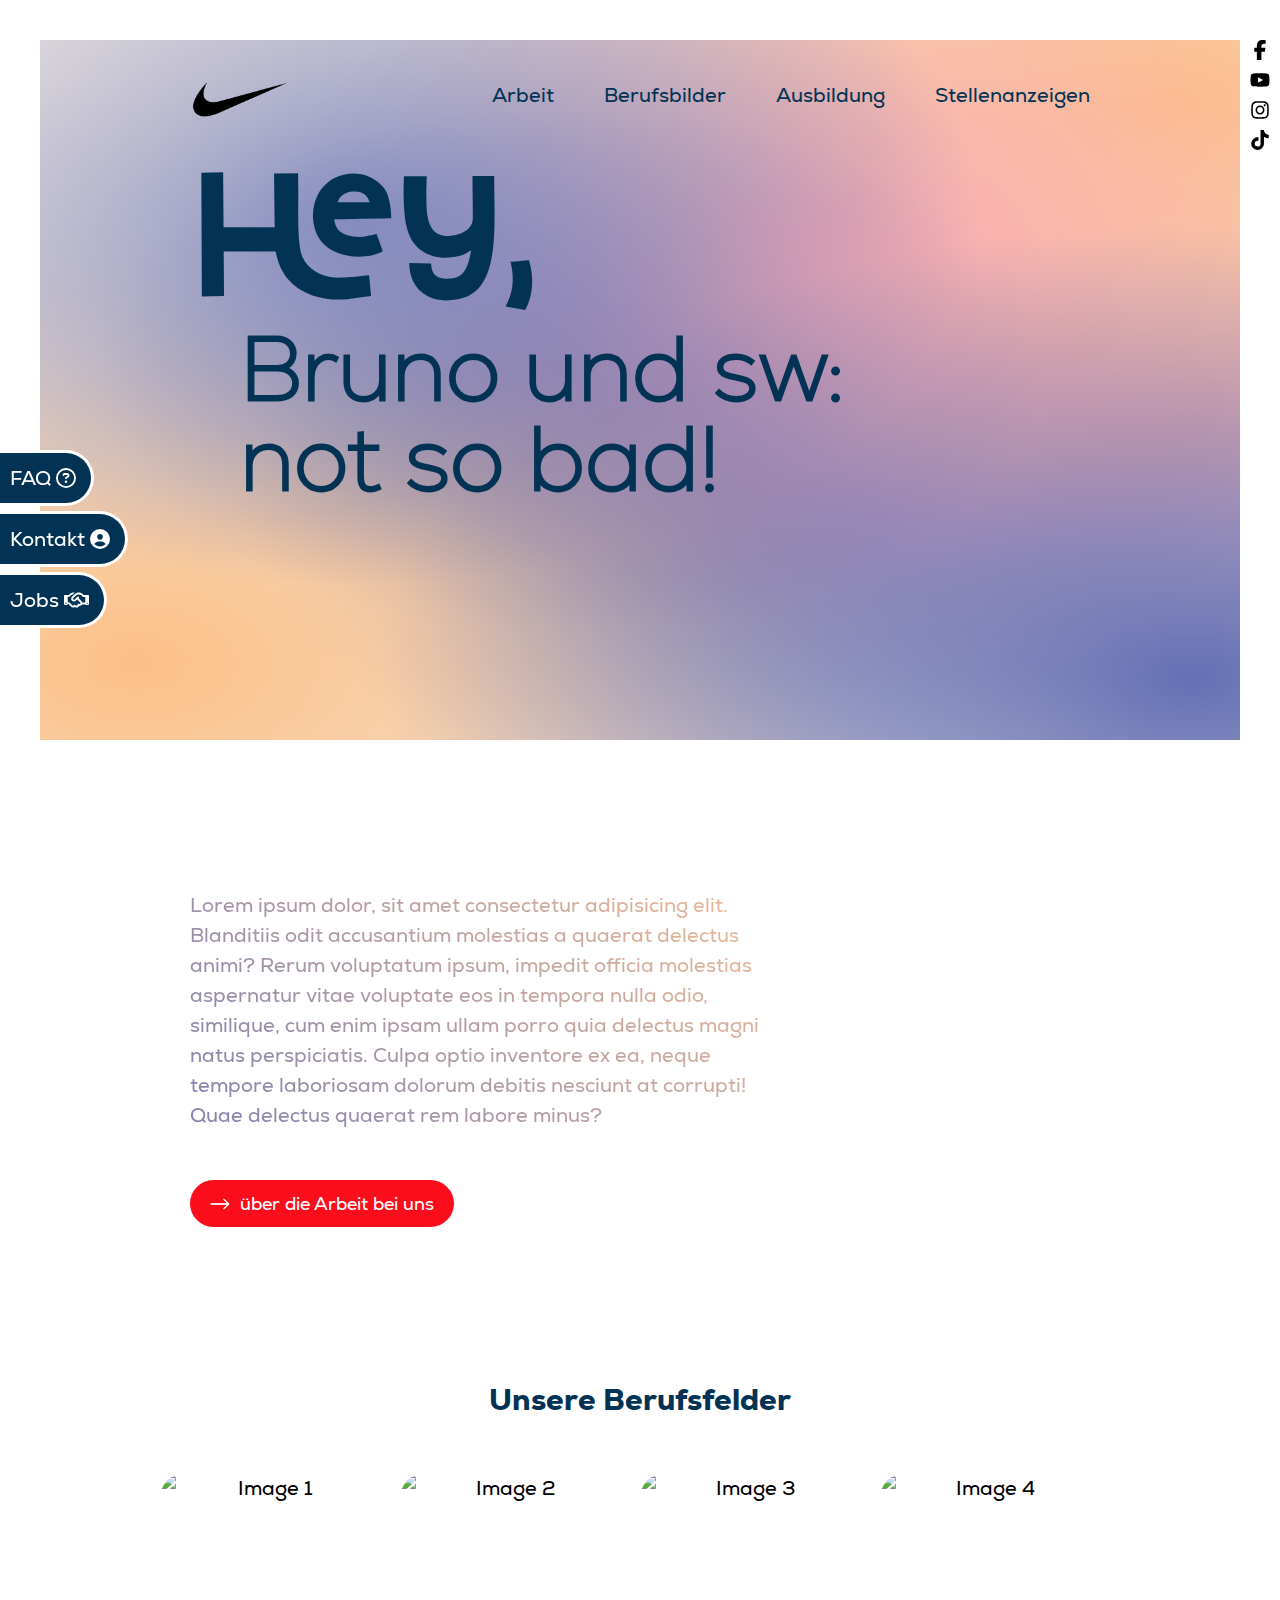
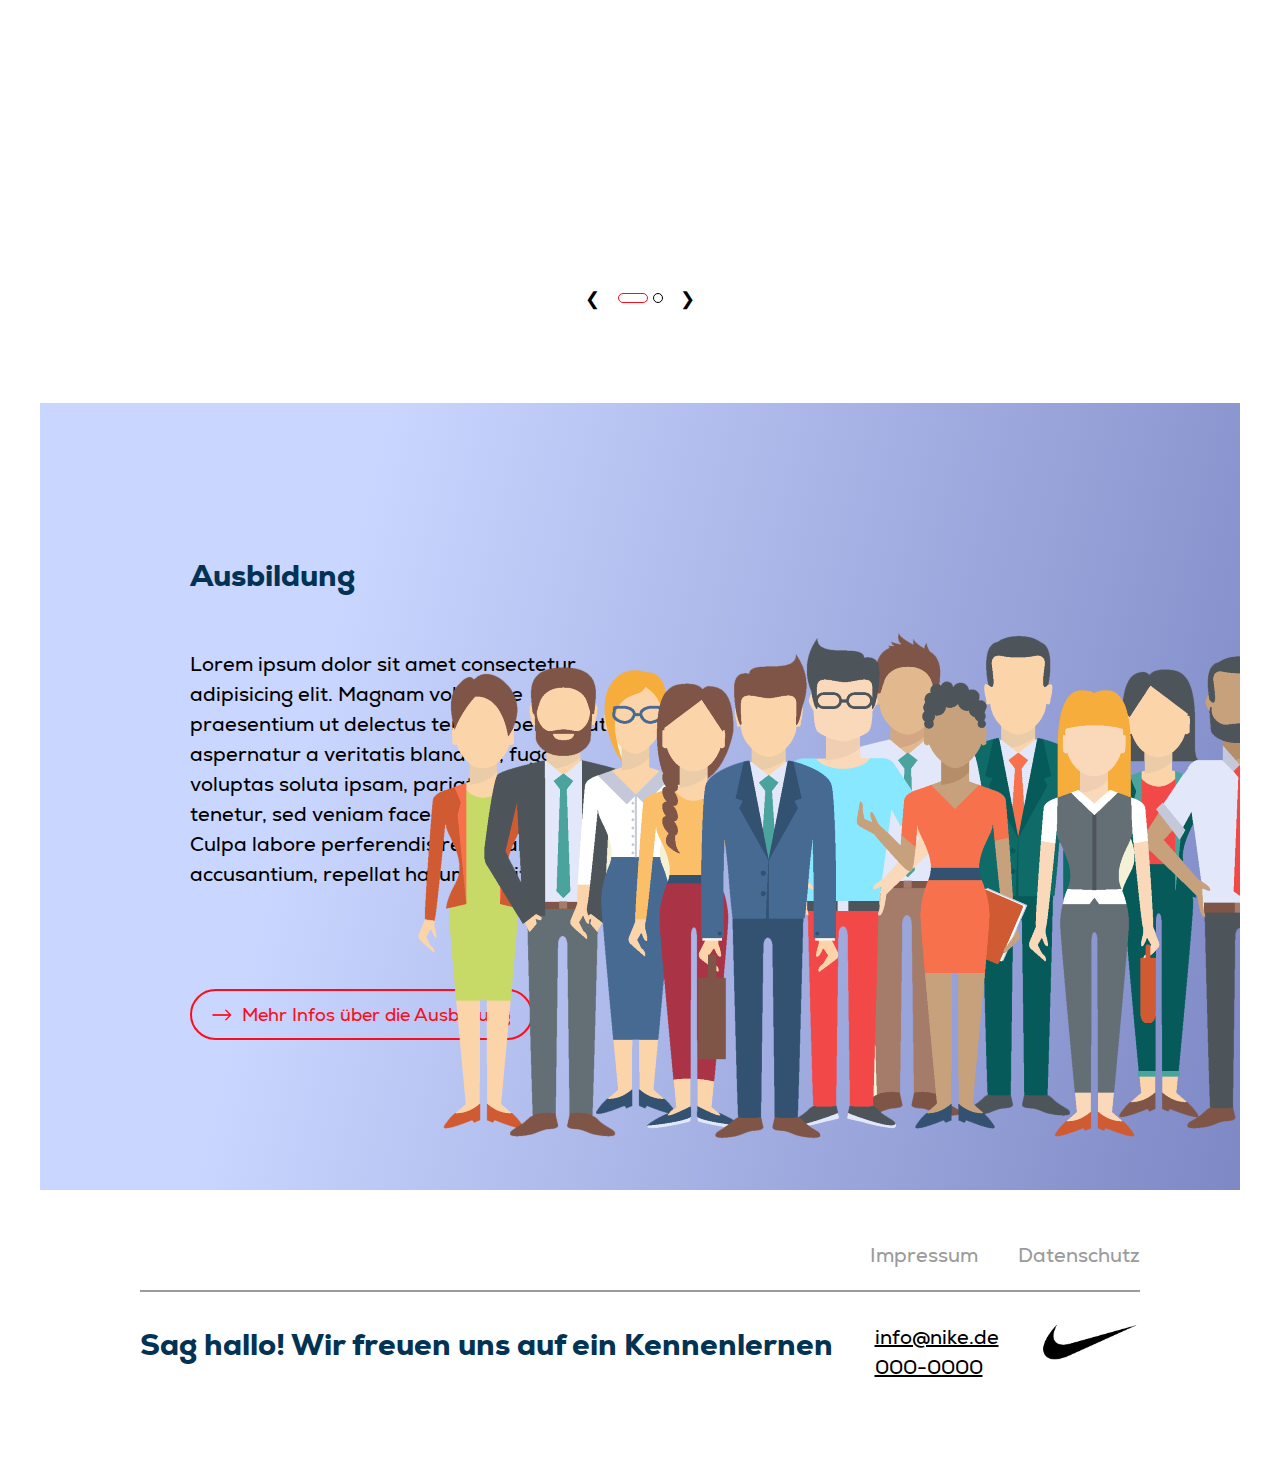
==== commit 39faf449: "pfeile gefärbt" ====
--- a/index.html
+++ b/index.html
@@ -22,9 +22,9 @@
                 <li><a href="">Stellenanzeigen</a></li>
             </ul>
         </nav>
-        <h1><span>Hey,</span><br>ihr und wir: <br>not so bad!</h1>
+        <h1><span>Hey,</span><br>Bruno und sw: <br>not so bad!</h1>
         <div class="clipped-image">
-            <img src="https://images.unsplash.com/photo-1478061653917-455ba7f4a541?q=80&w=3550&auto=format&fit=crop&ixlib=rb-4.0.3&ixid=M3wxMjA3fDB8MHxwaG90by1wYWdlfHx8fGVufDB8fHx8fA%3D%3D" alt="Background Image">
+            <img src="./assets/Portrait.jpg" alt="Background Image">
             <svg xmlns="http://www.w3.org/2000/svg" width="0" height="0">
                 <defs>
                     <clipPath id="clip-path">
--- a/style/styles.css
+++ b/style/styles.css
@@ -416,7 +416,7 @@
 }
 
 .punkte-mit-infos .tabs .tablink:hover {
-    text-decoration: underline;
+    color: var(--primary-color);
     cursor: pointer;
 }
 
@@ -425,7 +425,7 @@
 }
 
 .punkte-mit-infos .tabs .tablink.active {
-    color: var(--primary-color);
+    color: var(--text-blue);
 }
 
 .punkte-mit-infos .tabs .img-headline {
@@ -435,7 +435,7 @@
     margin-bottom: 15px;
 }
 
-.punkte-mit-infos .tabs .img-headline img {
+.punkte-mit-infos .tabs .img-headline svg {
     width: 30px;
     transform: translateY(5px);
 }
@@ -443,6 +443,21 @@
 .punkte-mit-infos .tabcontent {
     opacity: 0;
     transition: opacity 0.3s ease, visibility 0.3s ease;
+}
+
+.arrow-path {
+    fill: #9b9b9b; 
+    stroke: #9b9b9b; 
+    stroke-width: 1; 
+}
+/* Hover effect */
+.tablink:hover + .arrow .arrow-path {
+    fill: var(--primary-color); 
+    stroke: var(--primary-color); 
+}
+.tablink.active + .arrow .arrow-path {
+    fill: var(--text-blue); /* Change to the active color */
+    stroke: var(--text-blue);
 }
 
 .punkte-mit-infos .tabcontent.active {
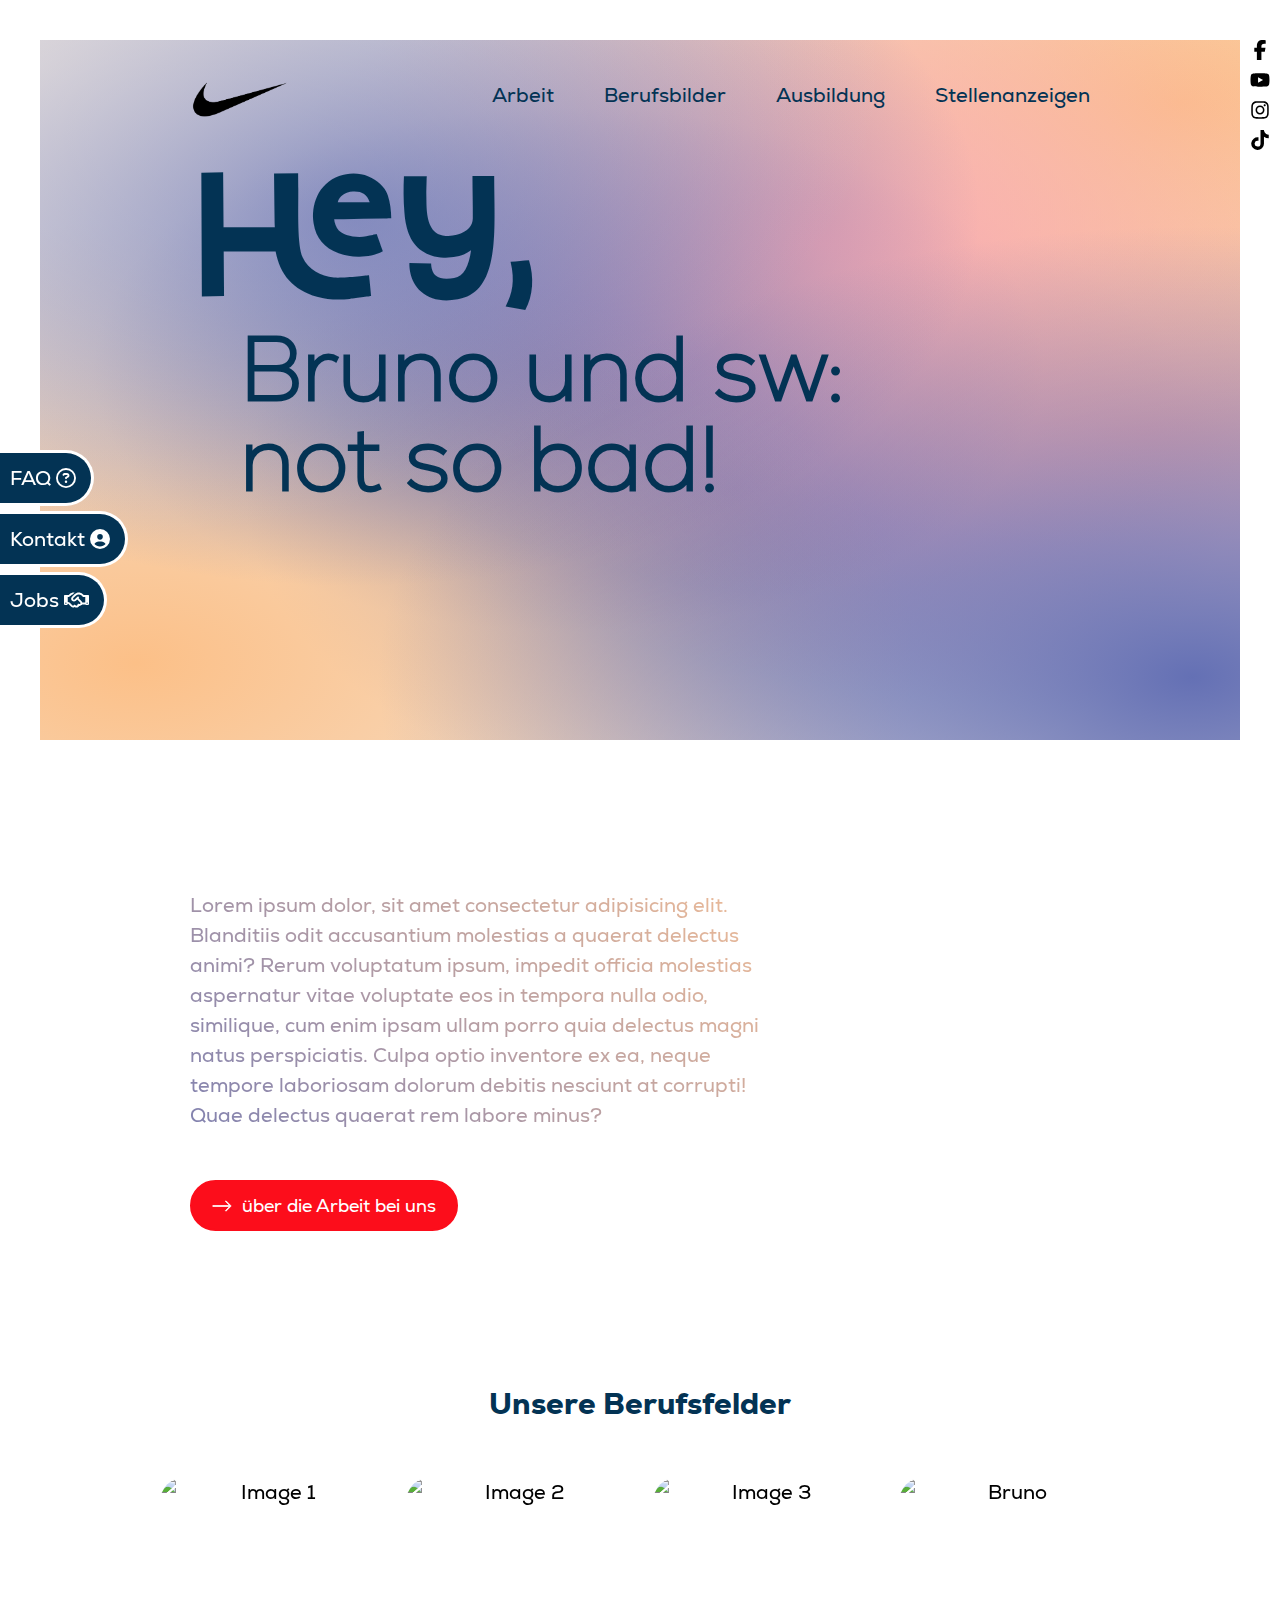
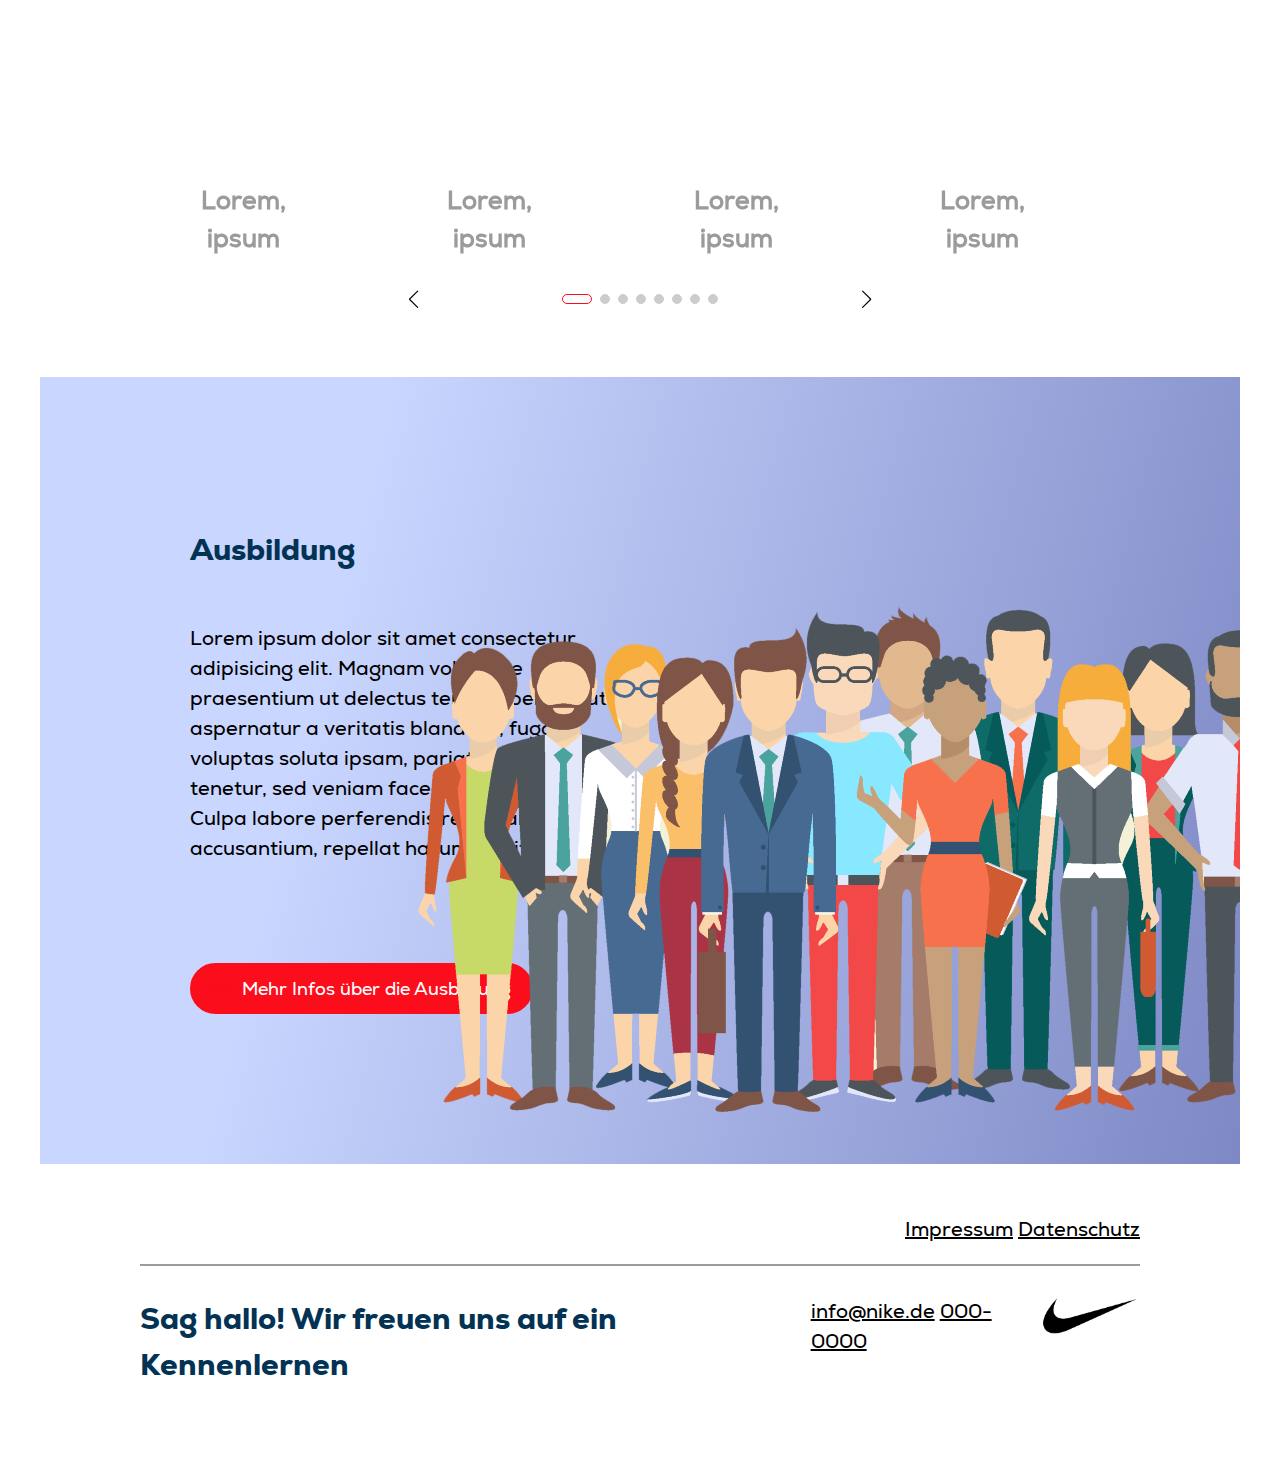
==== commit ba2c3188: "bem + scss + media queries" ====
--- a/index.html
+++ b/index.html
@@ -4,27 +4,29 @@
     <meta charset="UTF-8">
     <meta name="viewport" content="width=device-width, initial-scale=1.0">
     <link rel="stylesheet" href="./style/styles.css">
+    <link rel="stylesheet" href="https://unpkg.com/swiper/swiper-bundle.min.css">
+
     <title>Testaufgabe Bruno</title>
 </head>
 <body>
     <div class="sidenav">
-        <a href="">FAQ<img src="./assets/questionmark.svg" alt=""></a>
-        <a href="">Kontakt<img src="./assets/user.svg" alt=""></a>
-        <a href="">Jobs<img src="./assets/hands.svg" alt=""></a>
+        <a href="" class="sidenav__link">FAQ<img src="./assets/questionmark.svg" alt=""></a>
+        <a href="" class="sidenav__link">Kontakt<img src="./assets/user.svg" alt=""></a>
+        <a href="" class="sidenav__link">Jobs<img src="./assets/hands.svg" alt=""></a>
     </div>
-    <header>
-        <nav>
-            <a href="./index.html"><img src="./assets/nike.png" alt="nike-logo"></a>
-            <ul>
-                <li><a href="./pages/unterseite.html">Arbeit</a></li>
-                <li><a href="">Berufsbilder</a></li>
-                <li><a href="">Ausbildung</a></li>
-                <li><a href="">Stellenanzeigen</a></li>
+    <header class="header">
+        <nav class="header__nav">
+            <a href="./index.html"><img src="./assets/nike.png" alt="nike-logo" class="header__logo"></a>
+            <ul class="header__menu">
+                <li class="header__menu-item"><a href="./pages/unterseite.html">Arbeit</a></li>
+                <li class="header__menu-item"><a href="">Berufsbilder</a></li>
+                <li class="header__menu-item"><a href="">Ausbildung</a></li>
+                <li class="header__menu-item"><a href="">Stellenanzeigen</a></li>
             </ul>
         </nav>
-        <h1><span>Hey,</span><br>Bruno und sw: <br>not so bad!</h1>
-        <div class="clipped-image">
-            <img src="./assets/Portrait.jpg" alt="Background Image">
+        <h1 class="header__title"><span>Hey,</span><br>Bruno und sw: <br>not so bad!</h1>
+        <div class="header__clipped-image">
+            <img src="./assets/Portrait.jpg" alt="Background Image" class="header__image">
             <svg xmlns="http://www.w3.org/2000/svg" width="0" height="0">
                 <defs>
                     <clipPath id="clip-path">
@@ -35,106 +37,135 @@
         </div>
     </header>
     <div class="social">
-        <a href=""><img src="./assets/facebook.svg" alt=""></a>
-        <a href=""><img src="./assets/youtube.svg" alt=""></a>
-        <a href=""><img src="./assets/insta.svg" alt=""></a>
-        <a href=""><img src="./assets/tiktok.svg" alt=""></a>
+        <a href=""><img src="./assets/facebook.svg" alt="Facebook Icon" class="social__icon"></a>
+        <a href=""><img src="./assets/youtube.svg" alt="YouTube Icon" class="social__icon"></a>
+        <a href=""><img src="./assets/insta.svg" alt="Instagram Icon" class="social__icon"></a>
+        <a href=""><img src="./assets/tiktok.svg" alt="TikTok Icon" class="social__icon"></a>
     </div>
     <section class="text-bunt">
-        <p>Lorem ipsum dolor, sit amet consectetur adipisicing elit. Blanditiis odit accusantium molestias a quaerat delectus animi? Rerum voluptatum ipsum, impedit officia molestias aspernatur vitae voluptate eos in tempora nulla odio, similique, cum enim ipsam ullam porro quia delectus magni natus perspiciatis. Culpa optio inventore ex ea, neque tempore laboriosam dolorum debitis nesciunt at corrupti! Quae delectus quaerat rem labore minus?</p>
-        <a href="" class="button"><img src="./assets/arrow-white.svg" alt=""> über die Arbeit bei uns</a>
+        <p class="text-bunt__paragraph">Lorem ipsum dolor, sit amet consectetur adipisicing elit. Blanditiis odit accusantium molestias a quaerat delectus animi? Rerum voluptatum ipsum, impedit officia molestias aspernatur vitae voluptate eos in tempora nulla odio, similique, cum enim ipsam ullam porro quia delectus magni natus perspiciatis. Culpa optio inventore ex ea, neque tempore laboriosam dolorum debitis nesciunt at corrupti! Quae delectus quaerat rem labore minus?</p>
+        <a href="" class="button">
+            <svg xmlns="http://www.w3.org/2000/svg" viewBox="0 0 25 25">
+              <title>Arrow</title>
+              <g id="Right-2" data-name="Right">
+                <polygon 
+                  points="17.5 5.999 16.793 6.706 22.086 11.999 1 11.999 1 12.999 22.086 12.999 16.792 18.294 17.499 19.001 24 12.499 17.5 5.999"
+                  style="fill:#ffffff; stroke:#ffffff; stroke-width:1" />
+              </g>
+            </svg>
+            über die Arbeit bei uns
+          </a>
     </section>
     <section class="berufsfelder">
-        <h2>Unsere Berufsfelder</h2>
-
-        <div class="slider">
-            <div class="slides">
-                <div class="slide">
-                    <img src="https://images.unsplash.com/photo-1713947501966-34897f21162e?q=80&w=3732&auto=format&fit=crop&ixlib=rb-4.0.3&ixid=M3wxMjA3fDB8MHxwaG90by1wYWdlfHx8fGVufDB8fHx8fA%3D%3D" alt="Image 1">
-                    <div class="overlay"></div>
-                    <div class="container">
-                        <h3>Lorem, ipsum</h3><img src="./assets/arrow-white.svg" alt="">
+        <h2 class="berufsfelder__title">Unsere Berufsfelder</h2>
+    
+        <!-- Swiper -->
+        <div class="swiper-container">
+            <div class="swiper-wrapper">
+                <div class="swiper-slide">
+                    <img src="https://images.unsplash.com/photo-1713947501966-34897f21162e?q=80&w=3732&auto=format&fit=crop&ixlib=rb-4.0.3&ixid=M3wxMjA3fDB8MHxwaG90by1wYWdlfHx8fGVufDB8fHx8fA%3D%3D" alt="Image 1" class="slider__image">
+                    <div class="slider__overlay"></div>
+                    <div class="slider__container">
+                        <h3 class="slider__caption">Lorem, ipsum</h3>
+                        <img src="./assets/arrow-white.svg" alt="" class="slider__arrow">
                     </div>
                 </div>
-                <div class="slide">
-                    <img src="https://plus.unsplash.com/premium_photo-1663091354914-7b4e0b00731e?q=80&w=3552&auto=format&fit=crop&ixlib=rb-4.0.3&ixid=M3wxMjA3fDB8MHxwaG90by1wYWdlfHx8fGVufDB8fHx8fA%3D%3D" alt="Image 2">
-                    <div class="overlay"></div>
-                    <div class="container">
-                        <h3>Lorem, ipsum</h3><img src="./assets/arrow-white.svg" alt="">
+                <div class="swiper-slide">
+                    <img src="https://plus.unsplash.com/premium_photo-1663091354914-7b4e0b00731e?q=80&w=3552&auto=format&fit=crop&ixlib=rb-4.0.3&ixid=M3wxMjA3fDB8MHxwaG90by1wYWdlfHx8fGVufDB8fHx8fA%3D%3D" alt="Image 2" class="slider__image">
+                    <div class="slider__overlay"></div>
+                    <div class="slider__container">
+                        <h3 class="slider__caption">Lorem, ipsum</h3>
+                        <img src="./assets/arrow-white.svg" alt="" class="slider__arrow">
                     </div>
                 </div>
-                <div class="slide">
-                    <img src="https://plus.unsplash.com/premium_photo-1663045968450-59a8ec0dffee?q=80&w=3570&auto=format&fit=crop&ixlib=rb-4.0.3&ixid=M3wxMjA3fDB8MHxwaG90by1wYWdlfHx8fGVufDB8fHx8fA%3D%3D" alt="Image 3">
-                    <div class="overlay"></div>
-                    <div class="container">
-                        <h3>Lorem, ipsum</h3><img src="./assets/arrow-white.svg" alt="">
+                <div class="swiper-slide">
+                    <img src="https://plus.unsplash.com/premium_photo-1663045968450-59a8ec0dffee?q=80&w=3570&auto=format&fit=crop&ixlib=rb-4.0.3&ixid=M3wxMjA3fDB8MHxwaG90by1wYWdlfHx8fGVufDB8fHx8fA%3D%3D" alt="Image 3" class="slider__image">
+                    <div class="slider__overlay"></div>
+                    <div class="slider__container">
+                        <h3 class="slider__caption">Lorem, ipsum</h3>
+                        <img src="./assets/arrow-white.svg" alt="" class="slider__arrow">
                     </div>
                 </div>
-                <div class="slide">
-                    <img src="https://plus.unsplash.com/premium_photo-1663040310399-28080634fc91?q=80&w=3570&auto=format&fit=crop&ixlib=rb-4.0.3&ixid=M3wxMjA3fDB8MHxwaG90by1wYWdlfHx8fGVufDB8fHx8fA%3D%3D" alt="Image 4">
-                    <div class="overlay"></div>
-                    <div class="container">
-                        <h3>Lorem, ipsum</h3><img src="./assets/arrow-white.svg" alt="">
+                <div class="swiper-slide">
+                    <img src="https://plus.unsplash.com/premium_photo-1667511053068-6d4c6f77c2f9?q=80&w=3569&auto=format&fit=crop&ixlib=rb-4.0.3&ixid=M3wxMjA3fDB8MHxwaG90by1wYWdlfHx8fGVufDB8fHx8fA%3D%3D" alt="Bruno" class="slider__image">
+                    <div class="slider__overlay"></div>
+                    <div class="slider__container">
+                        <h3 class="slider__caption">Lorem, ipsum</h3>
+                        <img src="./assets/arrow-white.svg" alt="" class="slider__arrow">
                     </div>
                 </div>
-                <div class="slide">
-                    <img src="https://images.unsplash.com/photo-1591288431139-6412fb3a6dba?q=80&w=3648&auto=format&fit=crop&ixlib=rb-4.0.3&ixid=M3wxMjA3fDB8MHxwaG90by1wYWdlfHx8fGVufDB8fHx8fA%3D%3D" alt="Image 4">
-                    <div class="overlay"></div>
-                    <div class="container">
-                        <h3>Lorem, ipsum</h3><img src="./assets/arrow-white.svg" alt="">
+                <div class="swiper-slide">
+                    <img src="https://plus.unsplash.com/premium_photo-1667511053068-6d4c6f77c2f9?q=80&w=3569&auto=format&fit=crop&ixlib=rb-4.0.3&ixid=M3wxMjA3fDB8MHxwaG90by1wYWdlfHx8fGVufDB8fHx8fA%3D%3D" alt="Image 1" class="slider__image">
+                    <div class="slider__overlay"></div>
+                    <div class="slider__container">
+                        <h3 class="slider__caption">Lorem, ipsum</h3>
+                        <img src="./assets/arrow-white.svg" alt="" class="slider__arrow">
                     </div>
                 </div>
-                <div class="slide">
-                    <img src="https://images.unsplash.com/photo-1553369425-adf38595c94a?q=80&w=3570&auto=format&fit=crop&ixlib=rb-4.0.3&ixid=M3wxMjA3fDB8MHxwaG90by1wYWdlfHx8fGVufDB8fHx8fA%3D%3D" alt="Image 4">
-                    <div class="overlay"></div>
-                    <div class="container">
-                        <h3>Lorem, ipsum</h3><img src="./assets/arrow-white.svg" alt="">
+                <div class="swiper-slide">
+                    <img src="https://plus.unsplash.com/premium_photo-1664301354759-668502b86bfb?q=80&w=3570&auto=format&fit=crop&ixlib=rb-4.0.3&ixid=M3wxMjA3fDB8MHxwaG90by1wYWdlfHx8fGVufDB8fHx8fA%3D%3D" alt="Image 1" class="slider__image">
+                    <div class="slider__overlay"></div>
+                    <div class="slider__container">
+                        <h3 class="slider__caption">Lorem, ipsum</h3>
+                        <img src="./assets/arrow-white.svg" alt="" class="slider__arrow">
                     </div>
                 </div>
-                <div class="slide">
-                    <img src="https://images.unsplash.com/photo-1519090846590-90696b6a0af4?q=80&w=3687&auto=format&fit=crop&ixlib=rb-4.0.3&ixid=M3wxMjA3fDB8MHxwaG90by1wYWdlfHx8fGVufDB8fHx8fA%3D%3D" alt="Image 4">
-                    <div class="overlay"></div>
-                    <div class="container">
-                        <h3>Lorem, ipsum</h3><img src="./assets/arrow-white.svg" alt="">
+                <div class="swiper-slide">
+                    <img src="https://plus.unsplash.com/premium_photo-1667511053068-6d4c6f77c2f9?q=80&w=3569&auto=format&fit=crop&ixlib=rb-4.0.3&ixid=M3wxMjA3fDB8MHxwaG90by1wYWdlfHx8fGVufDB8fHx8fA%3D%3D" alt="Image 1" class="slider__image">
+                    <div class="slider__overlay"></div>
+                    <div class="slider__container">
+                        <h3 class="slider__caption">Lorem, ipsum</h3>
+                        <img src="./assets/arrow-white.svg" alt="" class="slider__arrow">
                     </div>
                 </div>
-                <div class="slide">
-                    <img src="https://images.unsplash.com/photo-1497470674350-dad852ead0eb?q=80&w=3466&auto=format&fit=crop&ixlib=rb-4.0.3&ixid=M3wxMjA3fDB8MHxwaG90by1wYWdlfHx8fGVufDB8fHx8fA%3D%3D" alt="Image 4">
-                    <div class="overlay"></div>
-                    <div class="container">
-                        <h3>Lorem, ipsum</h3><img src="./assets/arrow-white.svg" alt="">
+                <div class="swiper-slide">
+                    <img src="https://plus.unsplash.com/premium_photo-1667509361935-ac010db0dc89?q=80&w=3572&auto=format&fit=crop&ixlib=rb-4.0.3&ixid=M3wxMjA3fDB8MHxwaG90by1wYWdlfHx8fGVufDB8fHx8fA%3D%3D" alt="Image 1" class="slider__image">
+                    <div class="slider__overlay"></div>
+                    <div class="slider__container">
+                        <h3 class="slider__caption">Lorem, ipsum</h3>
+                        <img src="./assets/arrow-white.svg" alt="" class="slider__arrow">
                     </div>
                 </div>
-                <!-- Add more slides as needed -->
+                
             </div>
-            <div class="navigation">
-                <button class="prev">&#10094;</button>
-                <div class="dots">
-                    <!-- Dots will be added dynamically -->
-                </div>
-                <button class="next">&#10095;</button>
-            </div>
+            
+            <!-- Add Pagination and Navigation Controls -->
+            <div class="swiper-pagination"></div>
+            <div class="swiper-button-prev"></div>
+            <div class="swiper-button-next"></div>
         </div>
     </section>
-    <section class="block-mit-hintergrund verlauf">
-        <h2>Ausbildung</h2>
-        <p class="schmal">Lorem ipsum dolor sit amet consectetur adipisicing elit. Magnam voluptate praesentium ut delectus tenetur perspiciatis aspernatur a veritatis blanditiis, fuga voluptas soluta ipsam, pariatur non. Neque tenetur, sed veniam facere repellendus sunt? Culpa labore perferendis repudiandae accusantium, repellat harum mollitia!</p>
-        <a href="" class="button inverted"><img src="./assets/arrow-orange.svg" alt=""> Mehr Infos über die Ausbildung</a>
-        <img class="menschen" src="./assets/menschen.png" alt="">
+    <section class="block-mit-hintergrund block-mit-hintergrund--verlauf">
+        <h2 class="block-mit-hintergrund__title">Ausbildung</h2>
+        <p class="block-mit-hintergrund__text block-mit-hintergrund__text--schmal">Lorem ipsum dolor sit amet consectetur adipisicing elit. Magnam voluptate praesentium ut delectus tenetur perspiciatis aspernatur a veritatis blanditiis, fuga voluptas soluta ipsam, pariatur non. Neque tenetur, sed veniam facere repellendus sunt? Culpa labore perferendis repudiandae accusantium, repellat harum mollitia!</p>
+        <a href="" class="button button--inverted">
+            <svg xmlns="http://www.w3.org/2000/svg" viewBox="0 0 25 25">
+              <title>Arrow</title>
+              <g id="Right-2" data-name="Right">
+                <polygon 
+                  points="17.5 5.999 16.793 6.706 22.086 11.999 1 11.999 1 12.999 22.086 12.999 16.792 18.294 17.499 19.001 24 12.499 17.5 5.999"
+                  style="fill:#FC0D1B; stroke:#FC0D1B; stroke-width:1" />
+              </g>
+            </svg>
+            Mehr Infos über die Ausbildung
+          </a>
+        <img class="block-mit-hintergrund__image" src="./assets/menschen.png" alt="">
     </section>
-    <footer>
-        <div class="grau">
-            <a href="">Impressum</a><a href="">Datenschutz</a>
+    <footer class="footer">
+        <div class="footer__links footer__links--grau">
+            <a href="">Impressum</a>
+            <a href="">Datenschutz</a>
         </div>
-        <div class="footer-info">
-            <h2>Sag hallo! Wir freuen uns auf ein Kennenlernen</h2>
-            <div class="footer-contact">
+        <div class="footer__info">
+            <h2 class="footer__title">Sag hallo! Wir freuen uns auf ein Kennenlernen</h2>
+            <div class="footer__contact">
                 <a href="email">info@nike.de</a>
                 <a href="tel:0000000">000-0000</a>
             </div>
-            <img src="./assets/nike.png" alt="">
+            <img src="./assets/nike.png" alt="" class="footer__logo">
         </div>
     </footer>
+    <script src="https://unpkg.com/swiper/swiper-bundle.min.js"></script>
     <script src="./scripts/script.js"></script>
 </body>
 </html>--- a/style/styles.css
+++ b/style/styles.css
@@ -1,498 +1,596 @@
 /* General Settings */
 :root {
-    --primary-color: #FC0D1B;
-    --text-blue: #033354;
-    --text-grey: #9b9b9b;
+  --primary-color: #FC0D1B;
+  --text-blue: #033354;
+  --text-grey: #9b9b9b;
+  --heading-large-size: 90px;
+  --heading-medium-size: 30px;
+  --heading-small-size: 25px;
+  --paragraph-size: 20px;
 }
 
 @font-face {
-    font-family: "nexa-extralight";
-    src: url(./../fonts/nexa/Nexa-ExtraLight.ttf);
-}
-
+  font-family: "nexa-extralight";
+  src: url(./../fonts/nexa/Nexa-ExtraLight.ttf);
+}
 @font-face {
-    font-family: "nexa-heavy";
-    src: url(./../fonts/nexa/Nexa-Heavy.ttf);
-}
-
+  font-family: "nexa-heavy";
+  src: url(./../fonts/nexa/Nexa-Heavy.ttf);
+}
 @font-face {
-    font-family: "nexa-regular";
-    src: url(./../fonts/nexa/Nexa-Regular.ttf);
-}
-
+  font-family: "nexa-regular";
+  src: url(./../fonts/nexa/Nexa-Regular.ttf);
+}
 @font-face {
-    font-family: "kocha";
-    src: url(./../fonts/kocha/Kocha-Clean.otf);
-}
-
+  font-family: "kocha";
+  src: url(./../fonts/kocha/Kocha-Clean.otf);
+}
 /* Base Styles */
 * {
-    margin: 0;
-    padding: 0;
-    box-sizing: border-box;
-    color: black;
-    font-family: "nexa-regular";
-    font-size: 20px;
-}
-
-html {
-    margin: 40px;
-}
-
-img {
-    max-width: 100%;
-    display: block;
-}
-
-/* Typography */
+  margin: 0;
+  padding: 0;
+  box-sizing: border-box;
+  color: black;
+  font-family: "nexa-regular";
+  font-size: 20px;
+}
+* img {
+  max-width: 100%;
+  display: block;
+}
+
+body {
+  margin: 40px;
+}
+
 h1 {
-    font-size: 90px;
-    font-family: "nexa-extralight";
-    color: var(--text-blue);
-    line-height: 90px;
-    padding: 75px 200px;
-    position: relative;
+  font-size: var(--heading-large-size);
+  font-family: "nexa-extralight";
+  color: var(--text-blue);
+  line-height: 90px;
+  padding: 75px 200px;
+  position: relative;
 }
 
 h2 {
-    font-size: 30px;
-    font-family: "nexa-heavy";
-    color: var(--text-blue);
-    margin-bottom: 50px;
+  font-size: var(--heading-medium-size);
+  font-family: "nexa-heavy";
+  color: var(--text-blue);
+  margin-bottom: 50px;
 }
 
 h3 {
-    font-size: 25px;
-    font-family: "nexa-regular";
-    color: var(--text-grey);
+  font-size: var(--heading-small-size);
+  font-family: "nexa-regular";
+  color: var(--text-grey);
 }
 
 p {
-    font-size: 20px;
+  font-size: var(--paragraph-size);
+}
+
+/* Sidenav */
+.sidenav {
+  position: fixed;
+  top: 50%;
+  left: 0;
+  transition: all 0.3s ease;
+  display: flex;
+  flex-direction: column;
+  z-index: 9;
+}
+.sidenav .sidenav__link {
+  background-color: var(--text-blue);
+  border-top-right-radius: 50px;
+  border-bottom-right-radius: 50px;
+  width: fit-content;
+  text-decoration: none;
+  color: white;
+  display: flex;
+  padding: 10px;
+  margin-bottom: 5px;
+  border: 3px solid white;
+  border-left: none;
+  transition: 0.3s;
+}
+.sidenav .sidenav__link:hover {
+  scale: 1.2;
+  transform: translateX(4%);
+}
+.sidenav img {
+  height: 20px;
+  margin: 5px;
+}
+
+/* Social Icons */
+.social {
+  position: absolute;
+  right: 10px;
+  top: 40px;
+}
+.social img {
+  width: 20px;
+  height: 20px;
+  margin-bottom: 10px;
+}
+
+/* Header */
+header {
+  background-color: hsl(31, 43%, 92%);
+  background-image: radial-gradient(at 0% 4%, hsla(30, 43%, 92%, 0.43) 0px, transparent 50%), radial-gradient(at 96% 91%, hsl(231, 35%, 55%) 0px, transparent 50%), radial-gradient(at 26% 25%, hsl(231, 35%, 55%) 0px, transparent 50%), radial-gradient(at 8% 89%, hsl(29, 95%, 76%) 0px, transparent 50%), radial-gradient(at 65% 29%, hsl(353, 86%, 82%) 0px, transparent 50%), radial-gradient(at 44% 47%, hsl(231, 35%, 55%) 0px, transparent 50%), radial-gradient(at 95% 9%, hsl(29, 95%, 76%) 0px, transparent 50%), radial-gradient(at 92% 56%, hsl(353, 86%, 82%) 0px, transparent 50%), radial-gradient(at 58% 64%, hsl(231, 35%, 55%) 0px, transparent 50%);
+  height: 700px;
+  /* Clipped Image */
+}
+header.unterseite {
+  height: 500px;
+}
+header nav {
+  display: flex;
+  justify-content: space-between;
+  padding: 40px 150px;
+}
+header nav img {
+  width: 100px;
+}
+header nav ul {
+  list-style: none;
+  display: flex;
+  gap: 50px;
+}
+header nav ul a {
+  color: var(--text-blue);
+  text-decoration: none;
+}
+header nav ul a.nav-active {
+  text-decoration: underline;
+}
+header h1 span {
+  font-family: "kocha";
+  font-size: 180px;
+  font-weight: 200;
+  color: var(--text-blue);
+  position: absolute;
+  left: 150px;
+  top: 50px;
+}
+header .header__clipped-image {
+  position: absolute;
+  width: 50%;
+  right: 0;
+  top: 250px;
+  z-index: 9;
+}
+header .header__clipped-image img {
+  width: 100%;
+  height: auto;
+  clip-path: url(#clip-path);
+}
+header .header__clipped-image svg {
+  position: absolute;
+  width: 0;
+  height: 0;
+  clip-path: none;
+  overflow: hidden;
+}
+
+/* Text Bunt */
+.text-bunt {
+  padding: 150px;
+}
+.text-bunt p {
+  background: linear-gradient(45deg, #8282AF, #EFBC97);
+  -webkit-background-clip: text;
+  -webkit-text-fill-color: transparent;
+  background-clip: text;
+  width: 65%;
 }
 
 /* Buttons */
 .button {
-    padding: 10px 20px;
-    display: inline-block;
-    background-color: var(--primary-color);
-    color: white;
-    border: none;
-    border-radius: 50px;
-    cursor: pointer;
-    font-size: 18px;
-    text-decoration: none;
-    margin-top: 50px;
-}
-
-.button img {
-    width: 20px;
-    display: inline;
-    transform: translateY(4px);
-    margin-right: 5px;
+  padding: 10px 20px;
+  display: inline-block;
+  background-color: var(--primary-color);
+  color: white;
+  border: 2px solid var(--primary-color);
+  border-radius: 50px;
+  cursor: pointer;
+  font-size: 18px;
+  text-decoration: none;
+  margin-top: 50px;
+}
+.button:hover {
+  background-color: white;
+  color: var(--primary-color);
+  border: 2px solid var(--primary-color);
+}
+.button svg {
+  width: 20px;
+  display: inline;
+  transform: translateY(4px);
+  margin-right: 5px;
+}
+.button:hover svg path {
+  fill: white;
 }
 
 .button.inverted {
-    background-color: transparent;
-    color: var(--primary-color);
-    border: 2px solid var(--primary-color);
-}
-
-/* Header */
-header {
-    background-color: hsla(31, 43%, 92%, 1);
-    background-image: 
-        radial-gradient(at 0% 4%, hsla(30, 43%, 92%, 0.43) 0px, transparent 50%),
-        radial-gradient(at 96% 91%, hsla(231, 35%, 55%, 1) 0px, transparent 50%),
-        radial-gradient(at 26% 25%, hsla(231, 35%, 55%, 1) 0px, transparent 50%),
-        radial-gradient(at 8% 89%, hsla(29, 95%, 76%, 1) 0px, transparent 50%),
-        radial-gradient(at 65% 29%, hsla(353, 86%, 82%, 1) 0px, transparent 50%),
-        radial-gradient(at 44% 47%, hsla(231, 35%, 55%, 1) 0px, transparent 50%),
-        radial-gradient(at 95% 9%, hsla(29, 95%, 76%, 1) 0px, transparent 50%),
-        radial-gradient(at 92% 56%, hsla(353, 86%, 82%, 1) 0px, transparent 50%),
-        radial-gradient(at 58% 64%, hsla(231, 35%, 55%, 1) 0px, transparent 50%);
-    height: 700px;
-}
-
-header.unterseite {
-    height: 500px;
-}
-
-header nav {
-    display: flex;
-    justify-content: space-between;
-    padding: 40px 150px;
-}
-
-header nav img {
-    width: 100px;
-}
-
-header nav ul {
-    list-style: none;
-    display: flex;
-    gap: 50px;
-}
-
-header nav a {
-    color: var(--text-blue);
-    text-decoration: none;
-}
-
-header nav a.nav-active {
-    text-decoration: underline;
-}
-
-header h1 span {
-    font-family: "kocha";
-    font-size: 180px;
-    font-weight: 200;
-    color: var(--text-blue);
-    position: absolute;
-    left: 150px;
-    top: 50px;
-}
-
-/* Sidenav */
-.sidenav {
-    position: fixed;
-    top: 50%;
-    left: 0;
-    transition: all 0.3s ease;
-    display: flex;
-    flex-direction: column;
-    z-index: 9;
-}
-
-.sidenav a {
-    background-color: var(--text-blue);
-    border-top-right-radius: 50px;
-    border-bottom-right-radius: 50px;
-    width: fit-content;
-    text-decoration: none;
-    color: white;
-    display: flex;
-    padding: 10px;
-    margin-bottom: 5px;
-    border: 3px solid white;
-    border-left: none;
-    transition: 0.3s;
-}
-
-.sidenav a:hover {
-    scale: 1.2;
-    transform: translateX(4%);
-}
-
-.sidenav img {
-    height: 20px;
-    margin: 5px;
-}
-
-/* Social Icons */
-.social {
-    position: absolute;
-    right: 10px;
-    top: 40px;
-}
-
-.social img {
-    width: 20px;
-    height: 20px;
-    margin-bottom: 10px;
-}
-
-/* Text Bunt */
-.text-bunt {
-    padding: 150px;
-}
-
-.text-bunt p {
-    background: linear-gradient(45deg, #8282AF, #EFBC97);
-    -webkit-background-clip: text;
-    -webkit-text-fill-color: transparent;
-    background-clip: text;
-    width: 65%;
+  background-color: transparent;
+  color: var(--primary-color);
+  border: 2px solid var(--primary-color);
+}
+.button.inverted:hover {
+  background-color: var(--primary-color);
+  color: white;
+}
+.button.inverted svg path {
+  fill: var(--primary-color);
 }
 
 /* Berufsfelder */
 .berufsfelder {
-    text-align: center;
-    position: relative;
-}
-
-.berufsfelder .slider {
-    position: relative;
-    width: 80%;
-    margin: auto;
-    overflow: hidden;
-}
-
-.berufsfelder .slides {
-    display: flex;
-    transition: transform 0.5s ease-in-out;
-    gap: 25px;
-}
-
-.berufsfelder .slide {
-    flex: 1 0 calc(25% - 25px); 
-    box-sizing: border-box;
-    position: relative;
-}
-
-.berufsfelder .slide img {
-    width: 100%;
-    height: 400px;
-    object-fit: cover;
-    border-radius: 25px;
-}
-
-.berufsfelder .slide .overlay {
-    position: absolute;
-    bottom: 0;
-    height: 100%;
-    border-radius: 25px;
-    width: 100%;
-    opacity: 0;
-    background: linear-gradient(45deg, #8282AF, #EFBC97);
-    transition: all 0.3s;
-}
-
-.berufsfelder .slide:hover .overlay {
-    opacity: 0.9;
-}
-
-.berufsfelder .slide .container {
-    position: absolute;
-    bottom: 20px;
-    width: 80%;
-    left: 20px;
-    display: flex;
-    justify-content: space-between;
-}
-
-.berufsfelder .slide .container img {
-    min-width: 20px;
-    max-width: 50px;
-    height: 20px;
-    transform: translateY(10px);
-}
-
-.berufsfelder .slide .container h3 {
-    color: white;
-}
-
-.berufsfelder .navigation {
-    display: flex;
-    justify-content: center;
-    align-items: center;
-    margin-top: 10px;
-    margin-bottom: 50px;
-}
-
-.berufsfelder .navigation .prev,
-.berufsfelder .navigation .next {
-    color: black;
-    background-color: transparent;
-    border: none;
-    width: 30px;
-    height: 30px;
-    cursor: pointer;
-    font-size: 18px;
-    margin: 0 10px;
-}
-
-.berufsfelder .navigation .prev:hover,
-.berufsfelder .navigation .next:hover {
-    background-color: rgba(0, 0, 0, 0.1);
-    border-radius: 50%;
-}
-
-.berufsfelder .navigation .dots {
-    display: flex;
-    gap: 5px;
-}
-
-.berufsfelder .navigation .dot {
-    display: inline-block;
-    width: 10px;
-    height: 10px;
-    background-color: none;
-    border: 1px solid black;
-    border-radius: 25px;
-    cursor: pointer;
-    transition: width 0.3s ease;
-}
-
-.berufsfelder .navigation .dot:hover {
-    background-color: rgba(0, 0, 0, 0.1);
-}
-
-.berufsfelder .navigation .dot.active {
-    width: 30px;
-    border: 1px solid var(--primary-color);
+  text-align: center;
+  position: relative;
+  width: 80%;
+  margin: auto;
+  margin-bottom: 100px;
+}
+.berufsfelder .swiper-container {
+  display: flex;
+  justify-content: center;
+  align-items: center;
+  margin-top: 10px;
+  margin-bottom: 50px;
+}
+.berufsfelder .swiper-container .swiper-button-next,
+.berufsfelder .swiper-container .swiper-button-prev {
+  position: absolute;
+  top: initial;
+  bottom: -50px;
+}
+.berufsfelder .swiper-container .swiper-button-prev {
+  left: 25%;
+}
+.berufsfelder .swiper-container .swiper-button-next {
+  right: 25%;
+}
+.berufsfelder .swiper-container .swiper-button-prev::after,
+.berufsfelder .swiper-container .swiper-button-next::after {
+  color: black;
+  background-color: transparent;
+  border: none;
+  width: 30px;
+  height: 30px;
+  cursor: pointer;
+  font-size: 18px;
+}
+.berufsfelder .swiper-container .swiper-button-prev::after:hover,
+.berufsfelder .swiper-container .swiper-button-next::after:hover {
+  background-color: rgba(0, 0, 0, 0.1);
+  border-radius: 50%;
+}
+.berufsfelder .swiper-container .swiper-pagination {
+  position: absolute;
+  bottom: -35px;
+}
+.berufsfelder .swiper-container .swiper-pagination .swiper-pagination-bullet {
+  display: inline-block;
+  width: 10px;
+  height: 10px;
+  border: 1px solid black;
+  border-radius: 25px;
+  cursor: pointer;
+  transition: width 0.3s ease;
+}
+.berufsfelder .swiper-container .swiper-pagination .swiper-pagination-bullet.swiper-pagination-bullet-active {
+  width: 30px;
+  border: 1px solid var(--primary-color);
+  background-color: inherit;
+}
+.berufsfelder .swiper-container .swiper-pagination .swiper-pagination-bullet:hover {
+  background-color: rgba(0, 0, 0, 0.1);
+}
+.berufsfelder .swiper-wrapper {
+  position: relative;
+  margin: auto;
+  display: flex;
+  transition: transform 0.5s ease-in-out;
+}
+.berufsfelder .swiper-slide {
+  box-sizing: border-box;
+  position: relative;
+}
+.berufsfelder .swiper-slide img {
+  width: 100%;
+  height: 400px;
+  object-fit: cover;
+  border-radius: 25px;
+}
+.berufsfelder .swiper-slide .slider__overlay {
+  position: absolute;
+  bottom: 0;
+  height: 100%;
+  border-radius: 25px;
+  width: 100%;
+  opacity: 0;
+  background: linear-gradient(45deg, #8282AF, #EFBC97);
+  transition: all 0.3s;
+}
+.berufsfelder .swiper-slide:hover .slider__overlay {
+  opacity: 0.9;
+}
+.berufsfelder .swiper-slide .slider__container {
+  position: absolute;
+  bottom: 20px;
+  width: 80%;
+  left: 20px;
+  display: flex;
+  justify-content: space-between;
+}
+.berufsfelder .swiper-slide .slider__container img {
+  min-width: 20px;
+  max-width: 50px;
+  height: 20px;
+  transform: translateY(10px);
 }
 
 /* Block mit Hintergrund */
 .block-mit-hintergrund {
-    padding: 150px;
-    margin-top: 40px;
-    position: relative;
-    overflow: hidden;
-}
-
-.block-mit-hintergrund.verlauf {
-    background: linear-gradient(284deg, rgba(125, 136, 197, 1) 0%, rgba(201, 214, 255, 1) 75%);
-}
-
-.block-mit-hintergrund.verlauf-2 {
-    background: linear-gradient(284deg, rgba(217, 162, 185, 1) 0%, rgba(253, 191, 143, 1) 75%);
-}
-
+  padding: 150px;
+  margin-top: 40px;
+  position: relative;
+  overflow: hidden;
+}
+.block-mit-hintergrund.block-mit-hintergrund--verlauf {
+  background: linear-gradient(284deg, rgb(125, 136, 197) 0%, rgb(201, 214, 255) 75%);
+}
+.block-mit-hintergrund.block-mit-hintergrund--verlauf2 {
+  background: linear-gradient(284deg, rgb(217, 162, 185) 0%, rgb(253, 191, 143) 75%);
+}
 .block-mit-hintergrund p {
-    margin-top: 50px;
-    margin-bottom: 50px;
-    width: 75%;
-}
-
-.block-mit-hintergrund .kleiner-text {
-    font-size: 16px;
-}
-
-.block-mit-hintergrund .schmal {
-    width: 50%;
-}
-
-.block-mit-hintergrund .menschen {
-    position: absolute;
-    top: 0;
-    right: -150px;
+  margin-top: 50px;
+  margin-bottom: 50px;
+  width: 75%;
+}
+.block-mit-hintergrund .block-mit-hintergrund__kleiner-text {
+  font-size: 16px;
+}
+.block-mit-hintergrund .block-mit-hintergrund__text--schmal {
+  width: 50%;
+}
+.block-mit-hintergrund .block-mit-hintergrund__image {
+  position: absolute;
+  top: 0;
+  right: -150px;
 }
 
 /* Footer */
 footer {
-    margin-inline: 100px;
-    margin-top: 50px;
-}
-
-footer .grau {
-    text-align: right;
-    padding-bottom: 20px;
-    border-bottom: 2px solid var(--text-grey);
-}
-
-footer .grau a {
-    color: var(--text-grey);
-    text-decoration: none;
-    padding-left: 40px;
-}
-
-footer .footer-info {
-    padding-top: 30px;
-    display: flex;
-    justify-content: space-between;
-}
-
-footer .footer-info .footer-contact {
-    display: flex;
-    flex-direction: column;
-}
-
-footer .footer-info img {
-    width: 100px;
-    height: 40px;
+  margin-inline: 100px;
+  margin-top: 50px;
+}
+footer .footer__links--grau {
+  text-align: right;
+  padding-bottom: 20px;
+  border-bottom: 2px solid var(--text-grey);
+}
+footer .foort__links--grau a {
+  color: var(--text-grey);
+  text-decoration: none;
+  padding-left: 40px;
+}
+footer .footer__info {
+  padding-top: 30px;
+  display: flex;
+  justify-content: space-between;
+}
+footer .footer__info .footer-contact {
+  display: flex;
+  flex-direction: column;
+}
+footer .footer__info img {
+  width: 100px;
+  height: 40px;
 }
 
 /* Punkte mit Infos */
 .punkte-mit-infos {
-    padding: 150px;
+  padding: 150px;
+  display: grid;
+  grid-template-columns: 1fr 1fr;
+}
+.punkte-mit-infos h2 {
+  grid-column: 1/3;
+  margin-bottom: 50px;
+}
+.punkte-mit-infos .tabs .tablink:hover {
+  color: var(--primary-color);
+  cursor: pointer;
+}
+.punkte-mit-infos .tabs .tablink:focus {
+  outline: none;
+}
+.punkte-mit-infos .tabs .tablink.active {
+  color: var(--text-blue);
+}
+.punkte-mit-infos .tabs .img-headline {
+  display: flex;
+  justify-content: space-between;
+  margin-right: 40%;
+  margin-bottom: 15px;
+}
+.punkte-mit-infos .tabs .img-headline svg {
+  width: 30px;
+  transform: translateY(5px);
+}
+.punkte-mit-infos .tabcontent {
+  display: none;
+  opacity: 0;
+  visibility: hidden;
+  transition: opacity 0.3s ease, visibility 0.3s ease;
+}
+.punkte-mit-infos .tabcontent.active {
+  display: block;
+  opacity: 1;
+  visibility: visible;
+}
+
+.arrow .arrow-path {
+  fill: #9b9b9b;
+  stroke: #9b9b9b;
+  stroke-width: 1;
+  /* Hover effect */
+}
+.tablink:hover + .arrow .arrow-path {
+  fill: var(--primary-color);
+  stroke: var(--primary-color);
+}
+.tablink.active + .arrow .arrow-path {
+  fill: var(--text-blue);
+  stroke: var(--text-blue);
+}
+
+@media only screen and (max-width: 1260px) {
+  header .header__clipped-image {
+    top: 310px;
+  }
+  .block-mit-hintergrund .block-mit-hintergrund__image {
+    width: 60%;
+    top: 150px;
+  }
+  .text-bunt p {
+    width: 90%;
+  }
+}
+@media only screen and (max-width: 768px) {
+  :root {
+    --heading-large-size: 60px;
+    --heading-medium-size: 24px;
+    --heading-small-size: 20px;
+    --paragraph-size: 18px;
+  }
+  body {
+    margin: 0;
+  }
+  h1 {
+    font-size: 50px;
+    line-height: 50px;
+  }
+  .social {
+    right: 0;
+    top: 15px;
+    display: flex;
+    flex-direction: row;
+    gap: 10px;
+    margin-right: 10px;
+  }
+  .sidenav {
+    top: 60%;
+  }
+  header {
+    height: 100vh;
+    overflow: hidden;
+    position: relative;
+  }
+  header.unterseite {
+    height: 100vh;
+  }
+  header .header__clipped-image {
+    top: 15px;
+    right: -200px;
+    width: 160%;
+    overflow: hidden;
+  }
+  header nav {
+    padding: 10px;
+    flex-direction: column;
+    position: relative;
+    z-index: 99;
+  }
+  header nav img {
+    width: 80px;
+  }
+  header nav ul {
+    flex-direction: row;
+    gap: 15px;
+  }
+  header nav ul a {
+    font-size: 0.7rem;
+    z-index: 12;
+  }
+  header h1 {
+    padding-top: 380px;
+    padding-left: 130px;
+    padding-right: 0;
+  }
+  header h1 span {
+    font-size: 120px;
+    position: absolute;
+    left: 90px;
+    top: 360px;
+  }
+  .text-bunt {
+    padding: 50px;
+  }
+  .text-bunt p {
+    width: 100%;
+  }
+  .block-mit-hintergrund {
+    padding: 50px;
+  }
+  .block-mit-hintergrund p, .block-mit-hintergrund .block-mit-hintergrund__text--schmal, .block-mit-hintergrund .block-mit-hintergrund__kleiner-text {
+    width: 100%;
+  }
+  .block-mit-hintergrund .block-mit-hintergrund__image {
+    right: 0;
+    top: -30px;
+    transform: translatex(50%);
+  }
+  .sidenav {
+    top: 94%;
+    width: 100%;
+    height: fit-content;
+    display: flex;
+    flex-direction: row;
+    justify-content: space-around;
+    z-index: 9;
+    background-color: #033354;
+  }
+  .sidenav .sidenav__link {
+    border: none;
+  }
+  footer {
+    margin-inline: 10px;
+    margin-top: 25px;
+    margin-bottom: 25px;
+  }
+  footer .footer__info {
+    padding-top: 30px;
     display: grid;
-    grid-template-columns: 1fr 1fr;
-}
-
-.punkte-mit-infos h2 {
-    grid-column: 1 / 3;
-    margin-bottom: 50px;
-}
-
-.punkte-mit-infos .tabs .tablink:hover {
-    color: var(--primary-color);
-    cursor: pointer;
-}
-
-.punkte-mit-infos .tabs .tablink:focus {
-    outline: none;
-}
-
-.punkte-mit-infos .tabs .tablink.active {
-    color: var(--text-blue);
-}
-
-.punkte-mit-infos .tabs .img-headline {
-    display: flex;
-    justify-content: space-between;
-    margin-right: 40%;
-    margin-bottom: 15px;
-}
-
-.punkte-mit-infos .tabs .img-headline svg {
-    width: 30px;
-    transform: translateY(5px);
-}
-
-.punkte-mit-infos .tabcontent {
-    opacity: 0;
-    transition: opacity 0.3s ease, visibility 0.3s ease;
-}
-
-.arrow-path {
-    fill: #9b9b9b; 
-    stroke: #9b9b9b; 
-    stroke-width: 1; 
-}
-/* Hover effect */
-.tablink:hover + .arrow .arrow-path {
-    fill: var(--primary-color); 
-    stroke: var(--primary-color); 
-}
-.tablink.active + .arrow .arrow-path {
-    fill: var(--text-blue); /* Change to the active color */
-    stroke: var(--text-blue);
-}
-
-.punkte-mit-infos .tabcontent.active {
+    grid-template-columns: 2fr 1fr;
+  }
+  footer .footer__info h2 {
+    grid-row: 1/3;
+  }
+  .punkte-mit-infos {
+    padding: 50px;
     display: block;
-    opacity: 1;
-    visibility: visible;
-}
-
-.punkte-mit-infos .tabcontent {
-    display: none;
-    opacity: 0;
-    visibility: hidden;
-    transition: opacity 0.3s ease, visibility 0.3s ease;
-}
-
-/* Clipped Image */
-.clipped-image {
-    position: absolute;
-    width: 700px;
-    height: auto;
-    right: 0;
-    top: 250px;
-    z-index: 9;
-}
-
-.clipped-image img {
-    width: 100%;
-    height: auto;
-    clip-path: url(#clip-path);
-}
-
-.clipped-image svg {
-    position: absolute;
-    width: 0;
-    height: 0;
-    clip-path: none;
-    overflow: hidden;
-}+  }
+  .punkte-mit-infos .tabs {
+    flex-direction: column;
+  }
+  .punkte-mit-infos .tabs .img-headline {
+    margin-right: 0;
+    margin-bottom: 10px;
+  }
+  .punkte-mit-infos .tabcontent {
+    margin-top: 10px;
+  }
+  .berufsfelder .swiper-container .swiper-button-prev {
+    left: 10%;
+  }
+  .berufsfelder .swiper-container .swiper-button-next {
+    right: 10%;
+  }
+}
+
+/*# sourceMappingURL=styles.css.map */
